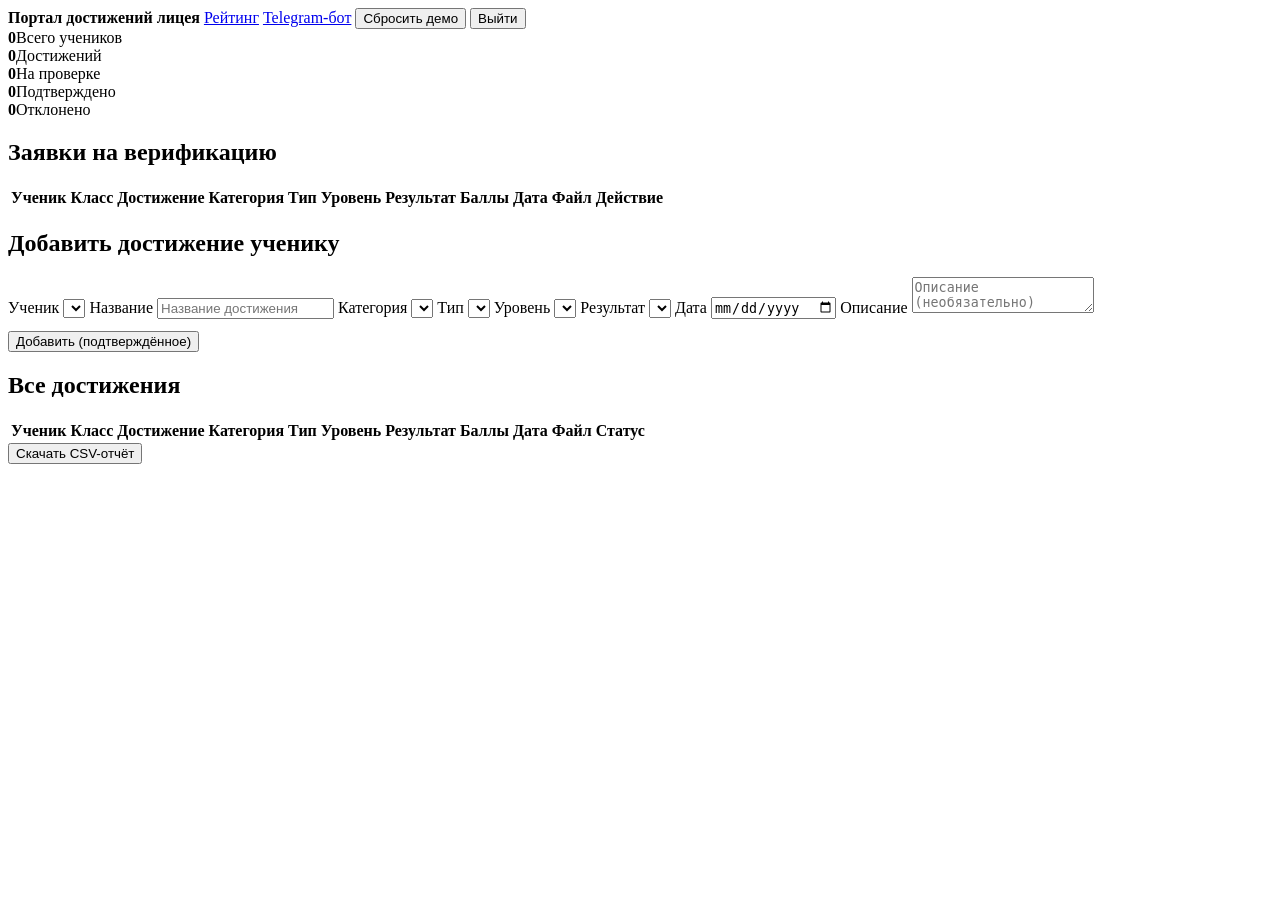
==== admin.html @ 293b9bc1 "Add files via upload" ====
<!DOCTYPE html>
<html lang="ru">
<head>
  <meta charset="UTF-8">
  <meta name="viewport" content="width=device-width, initial-scale=1.0">
  <title>Админ-панель — Портал достижений лицея</title>
  <link rel="stylesheet" href="css/style.css">
</head>
<body>

<!-- Шапка -->
<header class="top">
  <b>Портал достижений лицея</b>
  <a href="rating.html">Рейтинг</a>
  <a href="bot.html">Telegram-бот</a>
  <span id="who"></span>
  <button onclick="api.reset()">Сбросить демо</button>
  <button onclick="Auth.logout()">Выйти</button>
</header>

<!-- Основной контент -->
<main class="wrap">

  <!-- Уведомление -->
  <div id="toast" class="toast" hidden></div>

  <!-- Сводка -->
  <section class="panel stats" id="stats">
    <div><b id="statStudents">0</b><span>Всего учеников</span></div>
    <div><b id="statTotal">0</b><span>Достижений</span></div>
    <div><b id="statPending">0</b><span>На проверке</span></div>
    <div><b id="statApproved">0</b><span>Подтверждено</span></div>
    <div><b id="statRejected">0</b><span>Отклонено</span></div>
  </section>

  <!-- Заявки на верификацию -->
  <section class="panel">
    <h2>Заявки на верификацию</h2>
    <div class="table-wrap">
      <table id="pending">
        <thead>
          <tr>
            <th>Ученик</th>
            <th>Класс</th>
            <th>Достижение</th>
            <th>Категория</th>
            <th>Тип</th>
            <th>Уровень</th>
            <th>Результат</th>
            <th>Баллы</th>
            <th>Дата</th>
            <th>Файл</th>
            <th>Действие</th>
          </tr>
        </thead>
        <tbody></tbody>
      </table>
    </div>
  </section>

  <!-- Добавить достижение ученику -->
  <section class="panel">
    <h2>Добавить достижение ученику</h2>
    <form id="adminForm" onsubmit="event.preventDefault();addByAdmin()">
      <div class="form-grid">
        <label>Ученик
          <select id="adminStudent" required></select>
        </label>
        <label>Название
          <input id="adminTitle" required placeholder="Название достижения">
        </label>
        <label>Категория
          <select id="adminCat"></select>
        </label>
        <label>Тип
          <select id="adminType"></select>
        </label>
        <label>Уровень
          <select id="adminLevel"></select>
        </label>
        <label>Результат
          <select id="adminResult"></select>
        </label>
        <label>Дата
          <input id="adminDate" type="date" required>
        </label>
        <label class="full">Описание
          <textarea id="adminDesc" rows="2" placeholder="Описание (необязательно)"></textarea>
        </label>
      </div>
      <p style="margin-top:12px"><button type="submit">Добавить (подтверждённое)</button></p>
    </form>
  </section>

  <!-- Все достижения -->
  <section class="panel">
    <h2>Все достижения</h2>
    <div class="table-wrap">
      <table id="allAch">
        <thead>
          <tr>
            <th>Ученик</th>
            <th>Класс</th>
            <th>Достижение</th>
            <th>Категория</th>
            <th>Тип</th>
            <th>Уровень</th>
            <th>Результат</th>
            <th>Баллы</th>
            <th>Дата</th>
            <th>Файл</th>
            <th>Статус</th>
          </tr>
        </thead>
        <tbody></tbody>
      </table>
    </div>
    <button onclick="exportCSV()">Скачать CSV-отчёт</button>
  </section>

</main>

<!-- Подключаемые скрипты -->
<script src="data/seed.js"></script>
<script src="js/storage.js"></script>
<script src="js/api.js"></script>
<script src="js/auth.js"></script>
<script src="js/csv.js"></script>

<script>
  /* ── Проверка прав: только admin ── */
  const admin = Auth.guard("admin");

  /* ── Справочники ── */
  const CATS    = { physics:"Физика", math:"Математика", informatics:"Информатика", project:"Проект", volunteering:"Волонтёрство" };
  const TYPES   = { olympiad:"Олимпиада", competition:"Конкурс", conference:"Конференция", project:"Проект", volunteering:"Волонтёрство", exam:"Экзамен" };
  const LEVELS  = { school:"Школьный", city:"Городской", region:"Региональный", federal:"Федеральный" };
  const RESULTS = { winner:"Победитель", prize:"Призёр", participant:"Участник" };
  const STATUSES= { pending:"На проверке", approved:"Подтверждено", rejected:"Отклонено" };

  /* ── Экранирование HTML ── */
  const esc = s => String(s).replace(/[&<>"]/g, ch => ({"&":"&amp;","<":"&lt;",">":"&gt;",'"':"&quot;"}[ch]));

  /* ── Уведомление (toast) ── */
  function say(text, isError) {
    const t = document.getElementById("toast");
    t.textContent = text;
    t.className = "toast" + (isError ? " error" : " success");
    t.hidden = false;
    setTimeout(() => { t.hidden = true; }, 3000);
  }

  /* ── Подтверждение заявки ── */
  function approve(id) {
    try {
      api.achievements.approve(id, admin.id);
      say("Подтверждено", false);
    } catch (e) {
      say(e.message, true);
    }
    render();
  }

  /* ── Отклонение заявки ── */
  function reject(id) {
    const comment = prompt("Причина отклонения:");
    if (!comment) return;
    try {
      api.achievements.reject(id, admin.id, comment);
      say("Отклонено", false);
    } catch (e) {
      say(e.message, true);
    }
    render();
  }

  /* ── Добавление достижения от имени админа ── */
  function addByAdmin() {
    const data = {
      userId:      document.getElementById("adminStudent").value,
      title:       document.getElementById("adminTitle").value.trim(),
      category:    document.getElementById("adminCat").value,
      type:        document.getElementById("adminType").value,
      level:       document.getElementById("adminLevel").value,
      result:      document.getElementById("adminResult").value,
      date:        document.getElementById("adminDate").value,
      description: document.getElementById("adminDesc").value.trim()
    };
    if (!data.title || !data.date || !data.userId) {
      say("Заполните обязательные поля", true);
      return;
    }
    try {
      api.achievements.createByAdmin(data, admin.id);
      say("Достижение добавлено и подтверждено", false);
      document.getElementById("adminForm").reset();
    } catch (e) {
      say(e.message, true);
    }
    render();
  }

  /* ── Экспорт CSV-отчёта ── */
  function exportCSV() {
    downloadCSV(api.reports.rows(), "achievements_report.csv");
  }

  /* ── Заполнение select-справочника ── */
  function fillSelect(id, map) {
    const sel = document.getElementById(id);
    sel.innerHTML = "";
    for (const [k, v] of Object.entries(map)) {
      sel.innerHTML += '<option value="' + k + '">' + esc(v) + '</option>';
    }
  }

  /* ── Имя ученика по id ── */
  function studentName(id) {
    const s = api.users.get(id);
    return s ? esc(s.name) : "—";
  }

  /* ── Класс ученика по id ── */
  function studentClass(id) {
    const s = api.users.get(id);
    return s ? esc(s.class || s.grade || "") : "—";
  }

  /* ── Основная отрисовка всех блоков ── */
  function render() {
    /* Имя админа в шапке */
    document.getElementById("who").textContent = admin.name;

    /* Получаем данные */
    const students = api.users.list().filter(u => u.role === "student");
    const all      = api.achievements.list();
    const pending  = all.filter(a => a.status === "pending");
    const approved = all.filter(a => a.status === "approved");
    const rejected = all.filter(a => a.status === "rejected");

    /* Сводка — карточки статистики */
    document.getElementById("statStudents").textContent = students.length;
    document.getElementById("statTotal").textContent    = all.length;
    document.getElementById("statPending").textContent  = pending.length;
    document.getElementById("statApproved").textContent = approved.length;
    document.getElementById("statRejected").textContent = rejected.length;

    /* Таблица pending-заявок */
    const pTbody = document.querySelector("#pending tbody");
    if (pending.length === 0) {
      pTbody.innerHTML = '<tr><td colspan="11" class="empty">Нет заявок на проверке</td></tr>';
    } else {
      pTbody.innerHTML = pending.map(a => {
        const uid = a.userId || a.studentId;
        const fileCell = a.fileUrl ? '<a href="' + esc(a.fileUrl) + '" target="_blank" style="color:var(--accent);text-decoration:none">📄 Скан</a>' : '—';
        return '<tr>'
        + '<td><b style="color:#fff">' + studentName(uid) + '</b></td>'
        + '<td>' + studentClass(uid) + '</td>'
        + '<td>' + esc(a.title) + '</td>'
        + '<td><span class="tag ' + a.category + '">' + (CATS[a.category] || esc(a.category)) + '</span></td>'
        + '<td>' + (TYPES[a.type] || esc(a.type)) + '</td>'
        + '<td>' + (LEVELS[a.level] || esc(a.level)) + '</td>'
        + '<td><span class="tag ' + a.result + '">' + (RESULTS[a.result] || esc(a.result)) + '</span></td>'
        + '<td><b style="color:var(--accent)">+' + (a.points ?? "0") + '</b></td>'
        + '<td>' + esc(a.date) + '</td>'
        + '<td>' + fileCell + '</td>'
        + '<td class="actions">'
          + '<button class="btn-approve approve" onclick="approve(\'' + a.id + '\')">✓ Принять</button>'
          + '<button class="btn-reject reject"  onclick="reject(\'' + a.id + '\')">✗ Отклонить</button>'
        + '</td>'
        + '</tr>';
      }).join("");
    }

    /* Таблица всех достижений */
    const aTbody = document.querySelector("#allAch tbody");
    if (all.length === 0) {
      aTbody.innerHTML = '<tr><td colspan="11" class="empty">Достижений пока нет</td></tr>';
    } else {
      aTbody.innerHTML = all.map(a => {
        const uid = a.userId || a.studentId;
        const fileCell = a.fileUrl ? '<a href="' + esc(a.fileUrl) + '" target="_blank" style="color:var(--accent);text-decoration:none">📄 Скан</a>' : '—';
        return '<tr class="status-' + a.status + '">'
        + '<td><b style="color:#fff">' + studentName(uid) + '</b></td>'
        + '<td>' + studentClass(uid) + '</td>'
        + '<td>' + esc(a.title) + '</td>'
        + '<td><span class="tag ' + a.category + '">' + (CATS[a.category] || esc(a.category)) + '</span></td>'
        + '<td>' + (TYPES[a.type] || esc(a.type)) + '</td>'
        + '<td>' + (LEVELS[a.level] || esc(a.level)) + '</td>'
        + '<td><span class="tag ' + a.result + '">' + (RESULTS[a.result] || esc(a.result)) + '</span></td>'
        + '<td><b style="color:var(--accent)">+' + (a.points ?? "0") + '</b></td>'
        + '<td>' + esc(a.date) + '</td>'
        + '<td>' + fileCell + '</td>'
        + '<td><span class="tag ' + a.status + '">' + (STATUSES[a.status] || esc(a.status)) + '</span></td>'
        + '</tr>';
      }).join("");
    }

    /* Список учеников для формы добавления */
    const sel = document.getElementById("adminStudent");
    sel.innerHTML = students.map(s =>
      '<option value="' + s.id + '">' + esc(s.name) + ' (' + esc(s.class || s.grade || "") + ')</option>'
    ).join("");

    /* Справочники в select-ах формы */
    fillSelect("adminCat",    CATS);
    fillSelect("adminType",   TYPES);
    fillSelect("adminLevel",  LEVELS);
    fillSelect("adminResult", RESULTS);
  }

  /* ── Запуск отрисовки при наличии прав ── */
  if (admin) render();
</script>

</body>
</html>
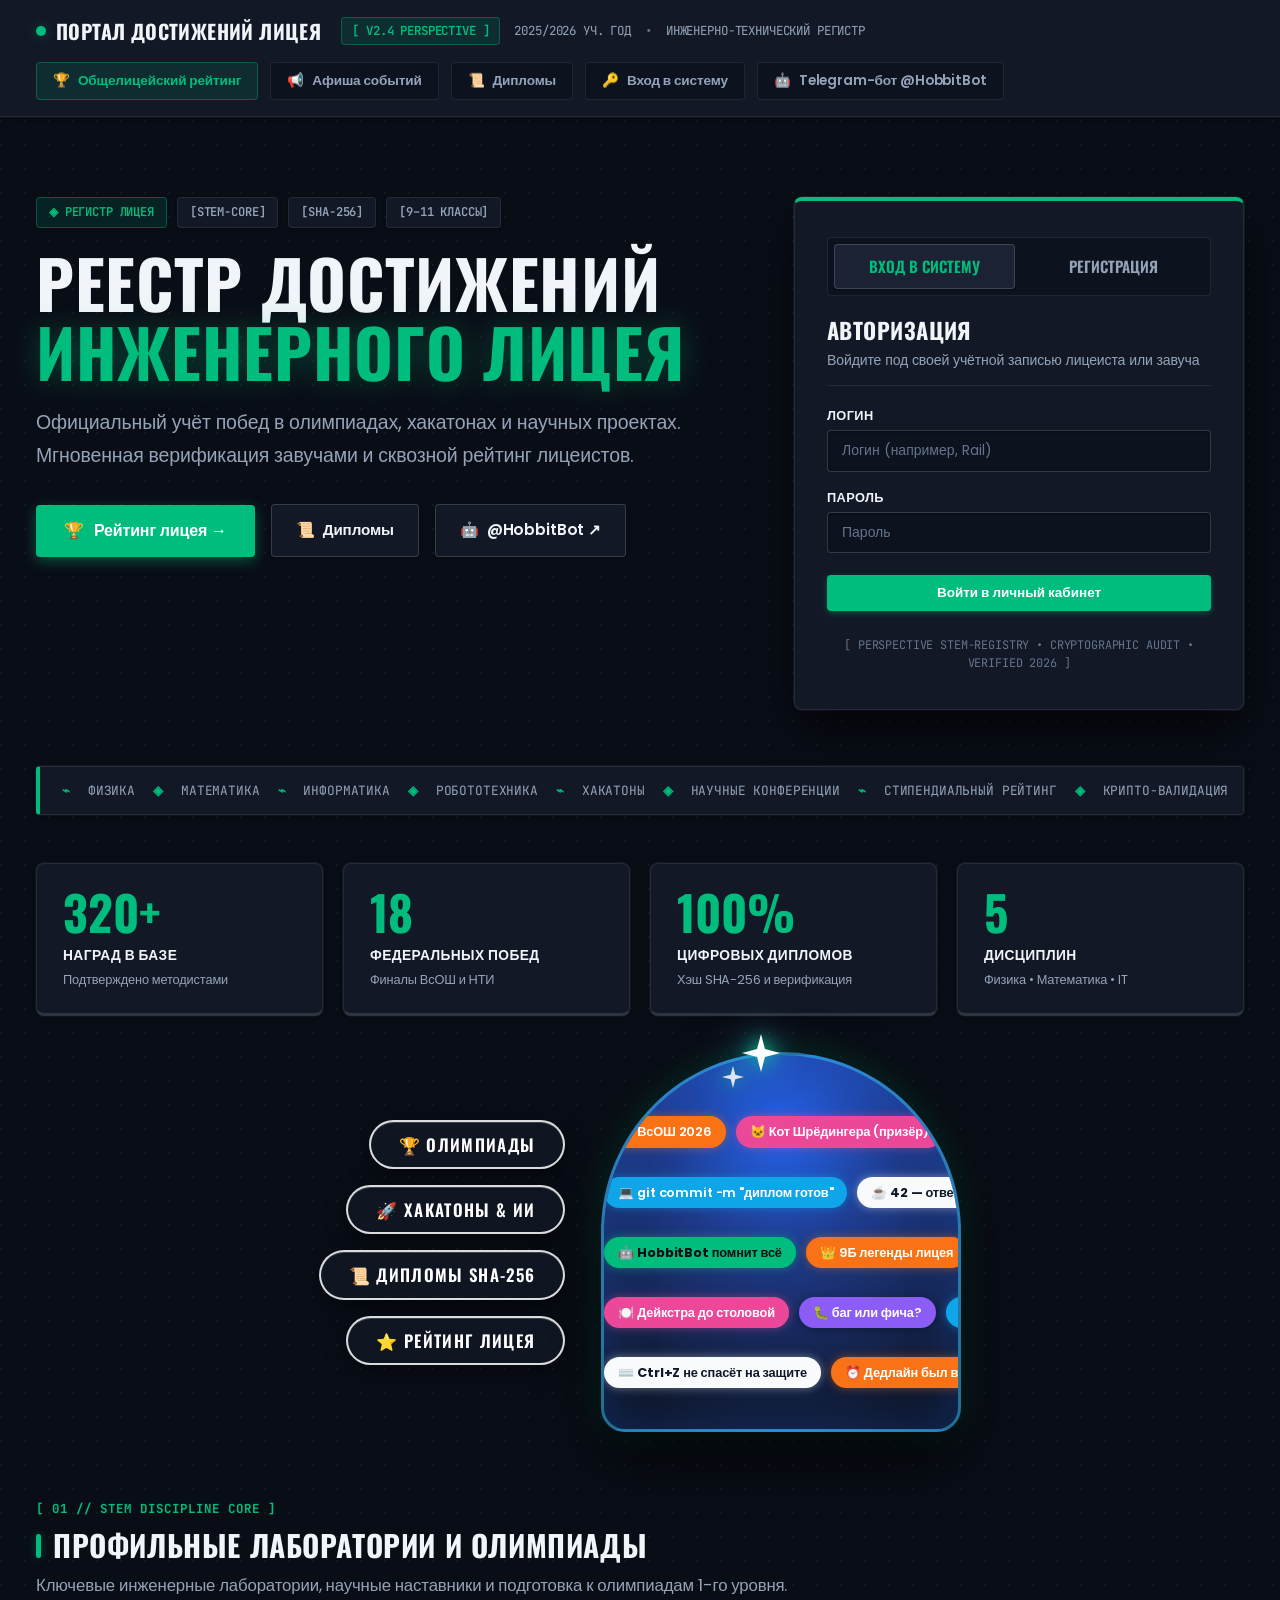
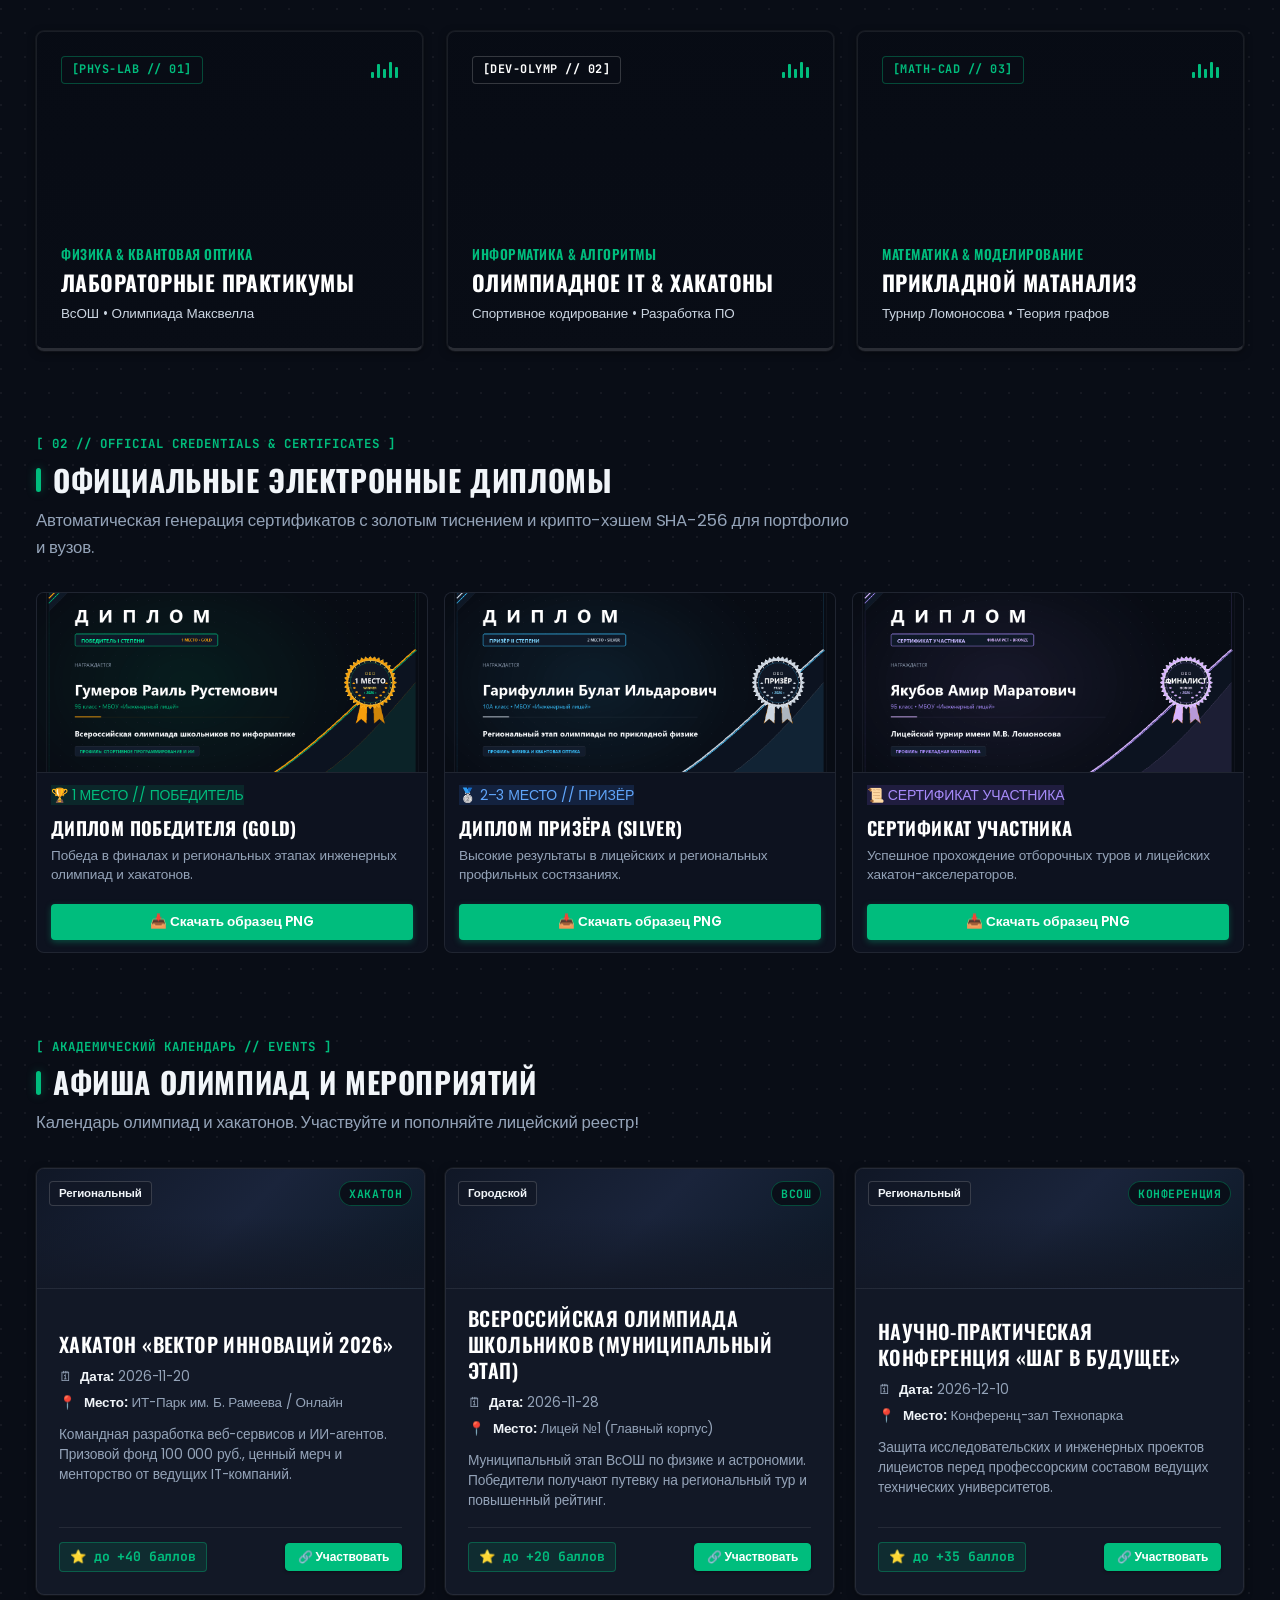
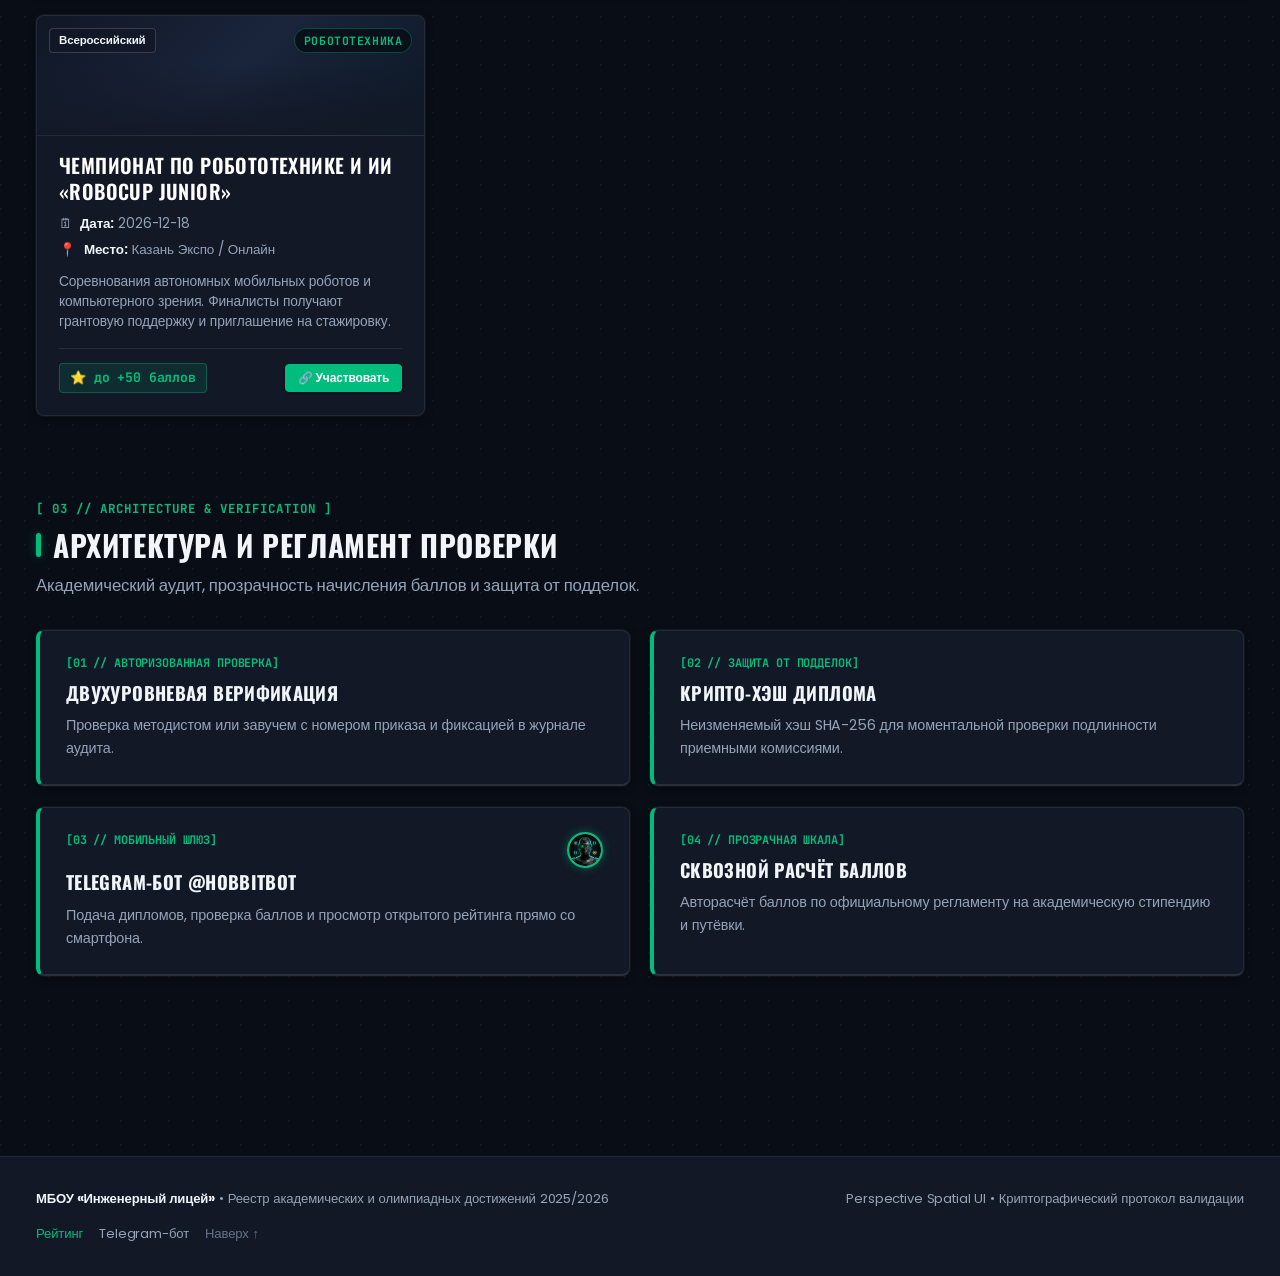
==== commit 8acb35b0: "Add files via upload" ====
--- a/admin.html
+++ b/admin.html
@@ -3,98 +3,169 @@
 <head>
   <meta charset="UTF-8">
   <meta name="viewport" content="width=device-width, initial-scale=1.0">
-  <title>Админ-панель — Портал достижений лицея</title>
+  <title>Админ-панель завуча — Портал достижений лицея</title>
   <link rel="stylesheet" href="css/style.css">
 </head>
 <body>
 
-<!-- Шапка -->
+<!-- =================================================================
+     ВЕРХНЯЯ СТРОКА СТАТУСА (ПОЛНОРАЗМЕРНАЯ ЕДИНАЯ ПЛАШКА)
+     ================================================================= -->
 <header class="top">
-  <b>Портал достижений лицея</b>
-  <a href="rating.html">Рейтинг</a>
-  <a href="bot.html">Telegram-бот</a>
-  <span id="who"></span>
-  <button onclick="api.reset()">Сбросить демо</button>
-  <button onclick="Auth.logout()">Выйти</button>
+  <div class="top-left">
+    <a href="index.html" class="brand-title">
+      <span class="brand-dot"></span>
+      <span>ПОРТАЛ ДОСТИЖЕНИЙ ЛИЦЕЯ</span>
+    </a>
+    <span class="user-badge">
+      <span class="role-tag">ЗАВУЧ</span>
+      <span id="who">Ильдар Маратович</span>
+    </span>
+  </div>
+  <div class="top-right">
+    <div id="adminSyncBadge" class="sync-status-pill sync-online" title="Статус подключения к Telegram-боту и единой базе">
+      БОТ ПОДКЛЮЧЁН
+    </div>
+    <button onclick="forceAdminSync()" class="top-nav-btn" title="Принудительно синхронизировать с ботом">
+      <span>🔄</span>
+      <span>Синхронизировать</span>
+    </button>
+    <a href="rating.html" class="top-nav-btn">
+      <span>🏆</span>
+      <span>Общелицейский рейтинг</span>
+    </a>
+    <a href="https://t.me/HobbitBot" target="_blank" class="top-nav-btn">
+      <span>🤖</span>
+      <span>@HobbitBot</span>
+    </a>
+    <button onclick="confirmReset()" class="top-nav-btn warning">
+      <span>↺</span>
+      <span>Сбросить демо</span>
+    </button>
+    <button onclick="Auth.logout()" class="top-nav-btn danger">
+      <span>🚪</span>
+      <span>Выйти</span>
+    </button>
+  </div>
 </header>
 
-<!-- Основной контент -->
+<!-- =================================================================
+     ОСНОВНОЙ КОНТЕНТ: КАБИНЕТ АДМИНИСТРАТОРА / ЗАВУЧА
+     ================================================================= -->
 <main class="wrap">
 
-  <!-- Уведомление -->
+  <!-- Уведомление (toast) -->
   <div id="toast" class="toast" hidden></div>
 
-  <!-- Сводка -->
-  <section class="panel stats" id="stats">
+  <!-- ── СВОДКА КЛЮЧЕВЫХ ПОКАЗАТЕЛЕЙ (KPI STATS) ── -->
+  <section class="panel stats" id="stats" style="margin-bottom:24px;">
     <div><b id="statStudents">0</b><span>Всего учеников</span></div>
-    <div><b id="statTotal">0</b><span>Достижений</span></div>
-    <div><b id="statPending">0</b><span>На проверке</span></div>
-    <div><b id="statApproved">0</b><span>Подтверждено</span></div>
-    <div><b id="statRejected">0</b><span>Отклонено</span></div>
+    <div><b id="statPending" style="color:#f59e0b;">0</b><span>Заявок на проверке</span></div>
+    <div><b id="statApproved" style="color:var(--primary);">0</b><span>Подтверждено наград</span></div>
+    <div><b id="statNewUsers" style="color:#60a5fa;">0</b><span>Новых аккаунтов</span></div>
+    <div><b id="statTotal">0</b><span>Всего в реестре</span></div>
+    <div><b id="statRejected" style="color:#f87171;">0</b><span>Отклонено</span></div>
   </section>
 
-  <!-- Заявки на верификацию -->
-  <section class="panel">
-    <h2>Заявки на верификацию</h2>
-    <div class="table-wrap">
-      <table id="pending">
-        <thead>
-          <tr>
-            <th>Ученик</th>
-            <th>Класс</th>
-            <th>Достижение</th>
-            <th>Категория</th>
-            <th>Тип</th>
-            <th>Уровень</th>
-            <th>Результат</th>
-            <th>Баллы</th>
-            <th>Дата</th>
-            <th>Файл</th>
-            <th>Действие</th>
-          </tr>
-        </thead>
-        <tbody></tbody>
-      </table>
-    </div>
-  </section>
-
-  <!-- Добавить достижение ученику -->
-  <section class="panel">
-    <h2>Добавить достижение ученику</h2>
-    <form id="adminForm" onsubmit="event.preventDefault();addByAdmin()">
-      <div class="form-grid">
-        <label>Ученик
-          <select id="adminStudent" required></select>
-        </label>
-        <label>Название
-          <input id="adminTitle" required placeholder="Название достижения">
-        </label>
-        <label>Категория
-          <select id="adminCat"></select>
-        </label>
-        <label>Тип
-          <select id="adminType"></select>
-        </label>
-        <label>Уровень
-          <select id="adminLevel"></select>
-        </label>
-        <label>Результат
-          <select id="adminResult"></select>
-        </label>
-        <label>Дата
-          <input id="adminDate" type="date" required>
-        </label>
-        <label class="full">Описание
-          <textarea id="adminDesc" rows="2" placeholder="Описание (необязательно)"></textarea>
-        </label>
-      </div>
-      <p style="margin-top:12px"><button type="submit">Добавить (подтверждённое)</button></p>
-    </form>
-  </section>
-
-  <!-- Все достижения -->
-  <section class="panel">
-    <h2>Все достижения</h2>
+  <!-- ── СЕТКА ФУНКЦИОНАЛЬНЫХ ОКОН (ACTION TILES С ЭФФЕКТОМ ПЕРЕВЕСА) ── -->
+  <div style="margin-bottom: 8px;">
+    <div class="section-tag">[ МОДУЛИ АДМИНИСТРИРОВАНИЯ ]</div>
+    <h3 style="font-family:'Oswald',sans-serif; font-size:1.35rem; color:#fff; margin:0 0 4px; text-transform:uppercase;">
+      РАБОЧИЕ СТАНЦИИ ЗАВУЧА
+    </h3>
+    <p style="font-size:0.88rem; color:var(--text-muted); margin:0;">
+      Каждая функция вынесена в изолированное контекстное окно с приятным размытием фона.
+    </p>
+  </div>
+
+  <div class="action-tiles-grid">
+    
+    <!-- Плитка 1: Очередь на верификацию -->
+    <div class="action-tile" onclick="openModal('modalPending')" data-tilt>
+      <div class="action-tile-top">
+        <span class="action-tile-icon">📥</span>
+        <span class="action-tile-tag" id="tilePendingTag">[0 НА ПРОВЕРКЕ]</span>
+      </div>
+      <div>
+        <h4 class="action-tile-title">ВЕРИФИКАЦИЯ ЗАЯВОК</h4>
+        <p class="action-tile-sub">Проверка грамот и дипломов от учеников из сайта и Telegram-бота с начислением баллов.</p>
+      </div>
+      <span class="action-tile-arrow">Открыть очередь заявок →</span>
+    </div>
+
+    <!-- Плитка 2: Добавить достижение -->
+    <div class="action-tile" onclick="openModal('modalAdd')" data-tilt>
+      <div class="action-tile-top">
+        <span class="action-tile-icon">➕</span>
+        <span class="action-tile-tag">[ПРИКАЗ]</span>
+      </div>
+      <div>
+        <h4 class="action-tile-title">ДОБАВИТЬ ДОСТИЖЕНИЕ</h4>
+        <p class="action-tile-sub">Внесение приказа о награждении конкретного лицеиста с мгновенным подтверждением.</p>
+      </div>
+      <span class="action-tile-arrow">Заполнить протокол →</span>
+    </div>
+
+    <!-- Плитка 3: Управление аккаунтами -->
+    <div class="action-tile" onclick="openModal('modalAccounts')" data-tilt>
+      <div class="action-tile-top">
+        <span class="action-tile-icon">👥</span>
+        <span class="action-tile-tag" id="tileAccountsTag">[АККАУНТЫ]</span>
+      </div>
+      <div>
+        <h4 class="action-tile-title">УПРАВЛЕНИЕ АККАУНТАМИ</h4>
+        <p class="action-tile-sub">Список новых пользователей с сайта. Возможность быстро очистить тестовые профили.</p>
+      </div>
+      <span class="action-tile-arrow">Управление доступом →</span>
+    </div>
+
+    <!-- Плитка 4: Экспорт отчётов -->
+    <div class="action-tile" onclick="openModal('modalExport')" data-tilt>
+      <div class="action-tile-top">
+        <span class="action-tile-icon">📊</span>
+        <span class="action-tile-tag">[ОТЧЁТЫ]</span>
+      </div>
+      <div>
+        <h4 class="action-tile-title">ЭКСПОРТ & АНАЛИТИКА</h4>
+        <p class="action-tile-sub">Выгрузка базы в CSV для педсовета, статистика по предметам и JSON-архив.</p>
+      </div>
+      <span class="action-tile-arrow">Открыть отчёты →</span>
+    </div>
+
+    <!-- Плитка 5: Афиши мероприятий -->
+    <div class="action-tile" onclick="openModal('modalEvents')" data-tilt>
+      <div class="action-tile-top">
+        <span class="action-tile-icon">📢</span>
+        <span class="action-tile-tag" id="tileEventsTag">[4 АФИШИ]</span>
+      </div>
+      <div>
+        <h4 class="action-tile-title">АФИШИ МЕРОПРИЯТИЙ</h4>
+        <p class="action-tile-sub">Публикация анонсов олимпиад, хакатонов и событий лицея для учеников и бота.</p>
+      </div>
+      <span class="action-tile-arrow">Управление афишами →</span>
+    </div>
+
+  </div>
+
+  <!-- ── ОСНОВНОЙ РЕЕСТР ДОСТИЖЕНИЙ (ЕДИНАЯ БАЗА) ── -->
+  <section class="panel" style="margin-top: 10px;">
+    <div style="display:flex; justify-content:space-between; align-items:center; flex-wrap:wrap; gap:12px; margin-bottom:16px;">
+      <div>
+        <h2 style="margin:0;">ЕДИНЫЙ РЕЕСТР ДОСТИЖЕНИЙ ЛИЦЕЯ</h2>
+        <p style="font-size:0.86rem; color:var(--text-muted); margin:4px 0 0;">
+          Полный академический реестр всех проверенных и архивных олимпиадных состязаний.
+        </p>
+      </div>
+      <div style="display:flex; gap:10px;">
+        <button class="top-nav-btn primary" onclick="openModal('modalPending')">
+          <span>📥</span> <span>Очередь проверки</span>
+        </button>
+        <button class="top-nav-btn" onclick="exportCSV()">
+          <span>📄</span> <span>Скачать CSV-отчёт</span>
+        </button>
+      </div>
+    </div>
+
     <div class="table-wrap">
       <table id="allAch">
         <thead>
@@ -115,10 +186,286 @@
         <tbody></tbody>
       </table>
     </div>
-    <button onclick="exportCSV()">Скачать CSV-отчёт</button>
   </section>
 
 </main>
+
+<!-- =================================================================
+     КОНТЕКСТНЫЕ МОДАЛЬНЫЕ ОКНА ЗАВУЧА (С РАЗМЫТИЕМ ЗАДНЕГО ФОНА)
+     ================================================================= -->
+
+<!-- 1. Модальное окно: Заявки на верификацию -->
+<div id="modalPending" class="context-modal-overlay">
+  <div class="context-modal-window wide">
+    <div class="context-modal-header">
+      <div>
+        <div class="section-tag">[ АКАДЕМИЧЕСКАЯ ЭКСПЕРТИЗА ]</div>
+        <h2>ОЧЕРЕДЬ ВЕРИФИКАЦИИ ДИПЛОМОВ</h2>
+        <p>Заявки лицеистов, поданные через сайт и Telegram-бот @HobbitBot:</p>
+      </div>
+      <button class="context-modal-close" onclick="closeModal('modalPending')">×</button>
+    </div>
+
+    <div class="table-wrap">
+      <table id="pending">
+        <thead>
+          <tr>
+            <th>Ученик</th>
+            <th>Класс</th>
+            <th>Достижение</th>
+            <th>Категория</th>
+            <th>Тип</th>
+            <th>Уровень</th>
+            <th>Результат</th>
+            <th>Баллы</th>
+            <th>Дата</th>
+            <th>Файл</th>
+            <th>Решение</th>
+          </tr>
+        </thead>
+        <tbody></tbody>
+      </table>
+    </div>
+  </div>
+</div>
+
+<!-- 2. Модальное окно: Добавить достижение ученику -->
+<div id="modalAdd" class="context-modal-overlay">
+  <div class="context-modal-window">
+    <div class="context-modal-header">
+      <div>
+        <div class="section-tag">[ ОФИЦИАЛЬНЫЙ ПРИКАЗ ]</div>
+        <h2>ВНЕСТИ ДОСТИЖЕНИЕ УЧЕНИКУ</h2>
+        <p>Добавленная награда сразу отмечается как подтверждённая администрацией.</p>
+      </div>
+      <button class="context-modal-close" onclick="closeModal('modalAdd')">×</button>
+    </div>
+
+    <form id="adminForm" onsubmit="event.preventDefault();addByAdmin()">
+      <div style="margin-bottom:14px;">
+        <label for="adminStudent">Выберите ученика</label>
+        <select id="adminStudent" required></select>
+      </div>
+
+      <div style="margin-bottom:14px;">
+        <label for="adminTitle">Название состязания / олимпиады</label>
+        <input id="adminTitle" required placeholder="Например: ВсОШ по математике (финал)">
+      </div>
+
+      <div class="form-grid" style="margin-bottom:14px;">
+        <div>
+          <label for="adminCat">Категория</label>
+          <select id="adminCat"></select>
+        </div>
+        <div>
+          <label for="adminType">Тип мероприятия</label>
+          <select id="adminType"></select>
+        </div>
+      </div>
+
+      <div class="form-grid" style="margin-bottom:14px;">
+        <div>
+          <label for="adminLevel">Уровень</label>
+          <select id="adminLevel"></select>
+        </div>
+        <div>
+          <label for="adminResult">Результат</label>
+          <select id="adminResult"></select>
+        </div>
+      </div>
+
+      <div class="form-grid" style="margin-bottom:14px;">
+        <div>
+          <label for="adminDate">Дата мероприятия</label>
+          <input id="adminDate" type="date" required>
+        </div>
+        <div>
+          <label for="adminDesc">Номер приказа / примечания</label>
+          <input id="adminDesc" placeholder="Приказ №...">
+        </div>
+      </div>
+
+      <div style="display:flex; justify-content:flex-end; gap:12px; margin-top:18px;">
+        <button type="button" class="top-nav-btn" onclick="closeModal('modalAdd')">Отмена</button>
+        <button type="submit" class="btn btn-primary">Внести в реестр →</button>
+      </div>
+    </form>
+  </div>
+</div>
+
+<!-- 3. Модальное окно: Управление зарегистрированными аккаунтами -->
+<div id="modalAccounts" class="context-modal-overlay">
+  <div class="context-modal-window wide">
+    <div class="context-modal-header">
+      <div>
+        <div class="section-tag">[ РЕЕСТР ПОЛЬЗОВАТЕЛЕЙ ]</div>
+        <h2>ЗАРЕГИСТРИРОВАННЫЕ АККАУНТЫ</h2>
+        <p>Управление новыми аккаунтами лицеистов, созданными через сайт или бота:</p>
+      </div>
+      <button class="context-modal-close" onclick="closeModal('modalAccounts')">×</button>
+    </div>
+
+    <div style="display:flex; justify-content:space-between; align-items:center; flex-wrap:wrap; gap:12px; margin-bottom:16px;">
+      <span class="hint">Удаление тестовых профилей без влияния на базовый состав классов:</span>
+      <div style="display:flex; gap:10px;">
+        <button class="top-nav-btn danger" onclick="deleteNewAccounts()">
+          <span>🗑️</span> <span>Удалить все новые аккаунты</span>
+        </button>
+        <button class="top-nav-btn" onclick="exportUsersJSON()">
+          <span>💾</span> <span>Выгрузить JSON</span>
+        </button>
+      </div>
+    </div>
+
+    <div class="table-wrap">
+      <table id="newUsersTable">
+        <thead>
+          <tr>
+            <th>Логин</th>
+            <th>ФИО Ученика</th>
+            <th>Класс</th>
+            <th>Дата регистрации</th>
+            <th>Заявок</th>
+            <th>Действие</th>
+          </tr>
+        </thead>
+        <tbody></tbody>
+      </table>
+    </div>
+  </div>
+</div>
+
+<!-- 4. Модальное окно: Экспорт и аналитика -->
+<div id="modalExport" class="context-modal-overlay">
+  <div class="context-modal-window">
+    <div class="context-modal-header">
+      <div>
+        <div class="section-tag">[ ОТЧЁТНОСТЬ И АНАЛИТИКА ]</div>
+        <h2>ЭКСПОРТ & СВОДНЫЕ ОТЧЁТЫ</h2>
+        <p>Сформируйте официальную отчётность для методического совета и стипендиальной комиссии:</p>
+      </div>
+      <button class="context-modal-close" onclick="closeModal('modalExport')">×</button>
+    </div>
+
+    <div style="display:flex; flex-direction:column; gap:14px;">
+      <div style="padding:16px; background:var(--surface-sunken); border:1px solid var(--border-subtle); border-radius:var(--radius-sm);">
+        <b style="color:var(--text-main); font-size:0.95rem; display:block; margin-bottom:4px;">📄 Полная выгрузка достижений в CSV</b>
+        <p class="hint" style="margin-bottom:12px;">Содержит всех учеников, предметы, уровни, баллы, даты и статус верификации.</p>
+        <button class="top-nav-btn primary" onclick="exportCSV()">📥 Скачать achievements_report.csv</button>
+      </div>
+
+      <div style="padding:16px; background:var(--surface-sunken); border:1px solid var(--border-subtle); border-radius:var(--radius-sm);">
+        <b style="color:var(--text-main); font-size:0.95rem; display:block; margin-bottom:4px;">💾 Резервная копия базы пользователей (JSON)</b>
+        <p class="hint" style="margin-bottom:12px;">Архив зарегистрированных профилей для переноса в информационную систему школы.</p>
+        <button class="top-nav-btn" onclick="exportUsersJSON()">📥 Скачать registered_users.json</button>
+      </div>
+    </div>
+  </div>
+</div>
+
+<!-- 5. Модальное окно: Управление афишами мероприятий -->
+<div id="modalEvents" class="context-modal-overlay">
+  <div class="context-modal-window wide">
+    <div class="context-modal-header">
+      <div>
+        <div class="section-tag">[ АФИШИ И АНОНСЫ ]</div>
+        <h2>УПРАВЛЕНИЕ АФИШАМИ МЕРОПРИЯТИЙ</h2>
+        <p>Публикуйте анонсы олимпиад, хакатонов и лицейских турниров. Они сразу отобразятся на сайте и в Telegram-боте.</p>
+      </div>
+      <button class="context-modal-close" onclick="closeModal('modalEvents')">×</button>
+    </div>
+
+    <!-- Форма публикации новой афиши -->
+    <div style="background:var(--surface-sunken); border:1px solid var(--border-subtle); border-radius:var(--radius-sm); padding:20px; margin-bottom:24px;">
+      <h3 style="font-family:'Oswald',sans-serif; font-size:1.15rem; color:#fff; margin:0 0 12px; text-transform:uppercase;">
+        ➕ Создать новую афишу
+      </h3>
+      <form id="eventForm" onsubmit="event.preventDefault(); publishEvent();">
+        <div style="margin-bottom:12px;">
+          <label for="eventTitle">Название мероприятия *</label>
+          <input id="eventTitle" required placeholder="Например: Хакатон «Вектор Инноваций 2026»">
+        </div>
+
+        <div class="form-grid" style="margin-bottom:12px;">
+          <div>
+            <label for="eventCategory">Предмет / Область *</label>
+            <select id="eventCategory">
+              <option value="informatics">💻 Информатика & ИИ</option>
+              <option value="physics">⚛️ Физика & Астрономия</option>
+              <option value="math">📐 Математика</option>
+              <option value="project">🚀 Научные проекты</option>
+              <option value="volunteering">🤝 Волонтёрство</option>
+            </select>
+          </div>
+          <div>
+            <label for="eventLevel">Уровень состязания *</label>
+            <select id="eventLevel">
+              <option value="Региональный">Региональный</option>
+              <option value="Всероссийский">Всероссийский</option>
+              <option value="Городской">Городской / Муниципальный</option>
+              <option value="Лицейский">Школьный / Лицейский</option>
+              <option value="Международный">Международный</option>
+            </select>
+          </div>
+        </div>
+
+        <div class="form-grid" style="margin-bottom:12px;">
+          <div>
+            <label for="eventDate">Дата проведения *</label>
+            <input id="eventDate" required placeholder="Например: 2026-11-20 или 15-18 ноября">
+          </div>
+          <div>
+            <label for="eventPlace">Место / Формат</label>
+            <input id="eventPlace" placeholder="ИТ-Парк / Лицей / Онлайн">
+          </div>
+        </div>
+
+        <div class="form-grid" style="margin-bottom:12px;">
+          <div>
+            <label for="eventPoints">Ожидаемые баллы в рейтинг</label>
+            <input id="eventPoints" placeholder="Например: до +40 баллов">
+          </div>
+          <div>
+            <label for="eventBadge">Тип / Бейдж</label>
+            <input id="eventBadge" placeholder="ХАКАТОН / ВсОШ / КОНФЕРЕНЦИЯ">
+          </div>
+        </div>
+
+        <div class="form-grid" style="margin-bottom:12px;">
+          <div>
+            <label for="eventRegLink">Ссылка на регистрацию / Подробнее</label>
+            <input id="eventRegLink" placeholder="https://t.me/HobbitBot или сайт состязания">
+          </div>
+          <div>
+            <label for="eventImgUrl">Ссылка на баннер / картинку (необязательно)</label>
+            <input id="eventImgUrl" placeholder="https://... или оставьте пустым для стиля Perspective">
+          </div>
+        </div>
+
+        <div style="margin-bottom:14px;">
+          <label for="eventDesc">Краткое описание для учеников</label>
+          <textarea id="eventDesc" rows="3" placeholder="Условия участия, формат, призовой фонд и для каких классов предназначено..."></textarea>
+        </div>
+
+        <button type="submit" class="top-nav-btn primary" style="width:100%; justify-content:center; padding:10px 16px; font-weight:600;">
+          📢 Опубликовать афишу в лицее и Telegram-боте
+        </button>
+      </form>
+    </div>
+
+    <!-- Список текущих афиш -->
+    <div>
+      <div style="display:flex; justify-content:space-between; align-items:center; margin-bottom:12px;">
+        <h3 style="font-family:'Oswald',sans-serif; font-size:1.15rem; color:#fff; margin:0; text-transform:uppercase;">
+          📋 Опубликованные афиши
+        </h3>
+        <span id="eventsCountBadge" class="tag" style="background:var(--primary-light); color:var(--primary); font-family:'JetBrains Mono',monospace;">0 афиш</span>
+      </div>
+      <div id="eventsAdminList" class="events-grid"></div>
+    </div>
+
+  </div>
+</div>
 
 <!-- Подключаемые скрипты -->
 <script src="data/seed.js"></script>
@@ -126,6 +473,9 @@
 <script src="js/api.js"></script>
 <script src="js/auth.js"></script>
 <script src="js/csv.js"></script>
+<script src="js/diploma.js"></script>
+<script src="js/tilt.js"></script>
+<script src="js/transitions.js"></script>
 
 <script>
   /* ── Проверка прав: только admin ── */
@@ -138,23 +488,58 @@
   const RESULTS = { winner:"Победитель", prize:"Призёр", participant:"Участник" };
   const STATUSES= { pending:"На проверке", approved:"Подтверждено", rejected:"Отклонено" };
 
-  /* ── Экранирование HTML ── */
   const esc = s => String(s).replace(/[&<>"]/g, ch => ({"&":"&amp;","<":"&lt;",">":"&gt;",'"':"&quot;"}[ch]));
 
-  /* ── Уведомление (toast) ── */
   function say(text, isError) {
     const t = document.getElementById("toast");
     t.textContent = text;
     t.className = "toast" + (isError ? " error" : " success");
     t.hidden = false;
-    setTimeout(() => { t.hidden = true; }, 3000);
-  }
+    setTimeout(() => { t.hidden = true; }, 3200);
+  }
+
+  /**
+   * Управление контекстными окнами
+   */
+  function openModal(id) {
+    const el = document.getElementById(id);
+    if (el) {
+      el.classList.add('active');
+      document.body.style.overflow = 'hidden';
+    }
+  }
+
+  function closeModal(id) {
+    const el = document.getElementById(id);
+    if (el) {
+      el.classList.remove('active');
+      document.body.style.overflow = '';
+    }
+  }
+
+  document.querySelectorAll('.context-modal-overlay').forEach(overlay => {
+    overlay.addEventListener('click', (e) => {
+      if (e.target === overlay) {
+        overlay.classList.remove('active');
+        document.body.style.overflow = '';
+      }
+    });
+  });
+
+  window.addEventListener('keydown', (e) => {
+    if (e.key === 'Escape') {
+      document.querySelectorAll('.context-modal-overlay.active').forEach(m => {
+        m.classList.remove('active');
+      });
+      document.body.style.overflow = '';
+    }
+  });
 
   /* ── Подтверждение заявки ── */
   function approve(id) {
     try {
       api.achievements.approve(id, admin.id);
-      say("Подтверждено", false);
+      say("✓ Достижение успешно подтверждено", false);
     } catch (e) {
       say(e.message, true);
     }
@@ -163,11 +548,11 @@
 
   /* ── Отклонение заявки ── */
   function reject(id) {
-    const comment = prompt("Причина отклонения:");
+    const comment = prompt("Причина отклонения заявки:");
     if (!comment) return;
     try {
       api.achievements.reject(id, admin.id, comment);
-      say("Отклонено", false);
+      say("Заявка отклонена", false);
     } catch (e) {
       say(e.message, true);
     }
@@ -192,8 +577,9 @@
     }
     try {
       api.achievements.createByAdmin(data, admin.id);
-      say("Достижение добавлено и подтверждено", false);
+      say("✓ Достижение внесено в реестр и подтверждено", false);
       document.getElementById("adminForm").reset();
+      closeModal('modalAdd');
     } catch (e) {
       say(e.message, true);
     }
@@ -203,6 +589,54 @@
   /* ── Экспорт CSV-отчёта ── */
   function exportCSV() {
     downloadCSV(api.reports.rows(), "achievements_report.csv");
+  }
+
+  /* ── Подтверждение сброса демо ── */
+  function confirmReset() {
+    if (confirm("Сбросить базу данных до исходного состояния сидов? Все добавленные и подтверждённые данные вернутся к шаблону.")) {
+      api.reset();
+    }
+  }
+
+  /* ── Удаление ВСЕХ новых зарегистрированных аккаунтов ── */
+  function deleteNewAccounts() {
+    const newUsers = api.users.newUsers();
+    if (newUsers.length === 0) {
+      say("Новых зарегистрированных аккаунтов нет", false);
+      return;
+    }
+    if (confirm("Вы уверены, что хотите удалить ВСЕ новые зарегистрированные аккаунты (" + newUsers.length + " шт.) и все их заявки? Это действие необратимо.")) {
+      try {
+        const res = api.users.deleteNewUsers(admin.id);
+        say("Удалено новых аккаунтов: " + res.deletedUsers + ", связанных заявок: " + res.deletedAchievements, false);
+        render();
+      } catch (e) {
+        say(e.message, true);
+      }
+    }
+  }
+
+  /* ── Удаление отдельного аккаунта ── */
+  function deleteSingleAccount(id, name) {
+    if (confirm("Удалить аккаунт \"" + name + "\" и все связанные достижения?")) {
+      try {
+        api.users.delete(id, admin.id);
+        say("Аккаунт " + name + " успешно удалён", false);
+        render();
+      } catch (e) {
+        say(e.message, true);
+      }
+    }
+  }
+
+  /* ── Экспорт локальной базы аккаунтов в JSON ── */
+  function exportUsersJSON() {
+    try {
+      api.users.exportRegisteredJSON(admin.id);
+      say("База зарегистрированных аккаунтов выгружена в JSON", false);
+    } catch (e) {
+      say(e.message, true);
+    }
   }
 
   /* ── Заполнение select-справочника ── */
@@ -228,10 +662,8 @@
 
   /* ── Основная отрисовка всех блоков ── */
   function render() {
-    /* Имя админа в шапке */
     document.getElementById("who").textContent = admin.name;
 
-    /* Получаем данные */
     const students = api.users.list().filter(u => u.role === "student");
     const all      = api.achievements.list();
     const pending  = all.filter(a => a.status === "pending");
@@ -239,56 +671,85 @@
     const rejected = all.filter(a => a.status === "rejected");
 
     /* Сводка — карточки статистики */
+    const newUsersList = api.users.newUsers();
     document.getElementById("statStudents").textContent = students.length;
+    document.getElementById("statNewUsers").textContent = newUsersList.length;
     document.getElementById("statTotal").textContent    = all.length;
     document.getElementById("statPending").textContent  = pending.length;
     document.getElementById("statApproved").textContent = approved.length;
     document.getElementById("statRejected").textContent = rejected.length;
 
-    /* Таблица pending-заявок */
+    // Бейджи на Action Tiles
+    const pTag = document.getElementById("tilePendingTag");
+    if (pTag) pTag.textContent = `[${pending.length} НА ПРОВЕРКЕ]`;
+    const accTag = document.getElementById("tileAccountsTag");
+    if (accTag) accTag.textContent = `[${newUsersList.length} НОВЫХ]`;
+
+    /* Таблица pending-заявок в модальном окне */
     const pTbody = document.querySelector("#pending tbody");
     if (pending.length === 0) {
-      pTbody.innerHTML = '<tr><td colspan="11" class="empty">Нет заявок на проверке</td></tr>';
+      pTbody.innerHTML = '<tr><td colspan="11" class="empty" style="text-align:center;padding:24px;">Все заявки проверены. Новых заявок пока нет.</td></tr>';
     } else {
       pTbody.innerHTML = pending.map(a => {
         const uid = a.userId || a.studentId;
-        const fileCell = a.fileUrl ? '<a href="' + esc(a.fileUrl) + '" target="_blank" style="color:var(--accent);text-decoration:none">📄 Скан</a>' : '—';
+        const fileCell = a.fileUrl ? '<a href="' + esc(a.fileUrl) + '" target="_blank" style="color:var(--primary);font-weight:600;text-decoration:none">📄 СКАН</a>' : '—';
         return '<tr>'
-        + '<td><b style="color:#fff">' + studentName(uid) + '</b></td>'
+        + '<td><b style="color:var(--text-main)">' + studentName(uid) + '</b></td>'
         + '<td>' + studentClass(uid) + '</td>'
         + '<td>' + esc(a.title) + '</td>'
         + '<td><span class="tag ' + a.category + '">' + (CATS[a.category] || esc(a.category)) + '</span></td>'
         + '<td>' + (TYPES[a.type] || esc(a.type)) + '</td>'
         + '<td>' + (LEVELS[a.level] || esc(a.level)) + '</td>'
         + '<td><span class="tag ' + a.result + '">' + (RESULTS[a.result] || esc(a.result)) + '</span></td>'
-        + '<td><b style="color:var(--accent)">+' + (a.points ?? "0") + '</b></td>'
+        + '<td><b style="font-family:\'Oswald\',sans-serif;font-weight:700;color:var(--primary)">+' + (a.points ?? "0") + '</b></td>'
         + '<td>' + esc(a.date) + '</td>'
         + '<td>' + fileCell + '</td>'
-        + '<td class="actions">'
-          + '<button class="btn-approve approve" onclick="approve(\'' + a.id + '\')">✓ Принять</button>'
-          + '<button class="btn-reject reject"  onclick="reject(\'' + a.id + '\')">✗ Отклонить</button>'
+        + '<td class="actions" style="display:flex;gap:6px;">'
+          + '<button class="top-nav-btn primary" style="padding:4px 10px;font-size:0.75rem;" onclick="approve(\'' + a.id + '\')">✓ Принять</button>'
+          + '<button class="top-nav-btn danger" style="padding:4px 10px;font-size:0.75rem;" onclick="reject(\'' + a.id + '\')">✗ Отклонить</button>'
         + '</td>'
         + '</tr>';
       }).join("");
     }
 
-    /* Таблица всех достижений */
+    /* Таблица новых зарегистрированных аккаунтов в модальном окне */
+    const newUsers = api.users.newUsers();
+    const nuTbody = document.querySelector("#newUsersTable tbody");
+    if (newUsers.length === 0) {
+      nuTbody.innerHTML = '<tr><td colspan="6" class="empty" style="text-align:center;padding:24px;">Новых зарегистрированных аккаунтов нет (только базовый состав команды и сидов).</td></tr>';
+    } else {
+      nuTbody.innerHTML = newUsers.map(u => {
+        return '<tr>'
+          + '<td><code>' + esc(u.login) + '</code></td>'
+          + '<td><b style="color:var(--text-main)">' + esc(u.name) + '</b></td>'
+          + '<td>' + esc(u.class) + '</td>'
+          + '<td>' + (u.registeredAt || "Недавно") + '</td>'
+          + '<td><span class="tag">' + u.achievementsCount + '</span></td>'
+          + '<td><button class="top-nav-btn danger" style="padding:4px 10px;font-size:0.75rem;" onclick="deleteSingleAccount(\'' + u.id + '\', \'' + esc(u.name) + '\')">Удалить</button></td>'
+          + '</tr>';
+      }).join("");
+    }
+
+    /* Таблица всех достижений на главной панели */
     const aTbody = document.querySelector("#allAch tbody");
     if (all.length === 0) {
-      aTbody.innerHTML = '<tr><td colspan="11" class="empty">Достижений пока нет</td></tr>';
+      aTbody.innerHTML = '<tr><td colspan="11" class="empty" style="text-align:center;padding:24px;">Достижений пока нет в базе данных.</td></tr>';
     } else {
       aTbody.innerHTML = all.map(a => {
         const uid = a.userId || a.studentId;
-        const fileCell = a.fileUrl ? '<a href="' + esc(a.fileUrl) + '" target="_blank" style="color:var(--accent);text-decoration:none">📄 Скан</a>' : '—';
+        let fileCell = a.fileUrl ? '<a href="' + esc(a.fileUrl) + '" target="_blank" style="color:var(--primary);font-weight:600;text-decoration:none">📄 СКАН</a>' : '—';
+        if (a.status === 'approved') {
+          fileCell += ' <span style="color:var(--text-subtle)">|</span> <a href="#" onclick="downloadAchDiplomaAdmin(\'' + a.id + '\'); return false;" style="color:var(--primary);font-weight:600;text-decoration:none">📥 ДИПЛОМ</a>';
+        }
         return '<tr class="status-' + a.status + '">'
-        + '<td><b style="color:#fff">' + studentName(uid) + '</b></td>'
+        + '<td><b style="color:var(--text-main)">' + studentName(uid) + '</b></td>'
         + '<td>' + studentClass(uid) + '</td>'
         + '<td>' + esc(a.title) + '</td>'
         + '<td><span class="tag ' + a.category + '">' + (CATS[a.category] || esc(a.category)) + '</span></td>'
         + '<td>' + (TYPES[a.type] || esc(a.type)) + '</td>'
         + '<td>' + (LEVELS[a.level] || esc(a.level)) + '</td>'
         + '<td><span class="tag ' + a.result + '">' + (RESULTS[a.result] || esc(a.result)) + '</span></td>'
-        + '<td><b style="color:var(--accent)">+' + (a.points ?? "0") + '</b></td>'
+        + '<td><b style="font-family:\'Oswald\',sans-serif;font-weight:700;color:var(--primary)">+' + (a.points ?? "0") + '</b></td>'
         + '<td>' + esc(a.date) + '</td>'
         + '<td>' + fileCell + '</td>'
         + '<td><span class="tag ' + a.status + '">' + (STATUSES[a.status] || esc(a.status)) + '</span></td>'
@@ -307,10 +768,154 @@
     fillSelect("adminType",   TYPES);
     fillSelect("adminLevel",  LEVELS);
     fillSelect("adminResult", RESULTS);
-  }
-
-  /* ── Запуск отрисовки при наличии прав ── */
+
+    /* Отрисовка афиш */
+    renderEvents();
+  }
+
+  /* ── Отрисовка списка афиш мероприятий ── */
+  function renderEvents() {
+    const list = api.events.list();
+    const tag = document.getElementById("tileEventsTag");
+    if (tag) tag.textContent = `[${list.length} АФИШ]`;
+
+    const countBadge = document.getElementById("eventsCountBadge");
+    if (countBadge) countBadge.textContent = `${list.length} афиш`;
+
+    const container = document.getElementById("eventsAdminList");
+    if (!container) return;
+
+    if (list.length === 0) {
+      container.innerHTML = '<div style="grid-column:1/-1;text-align:center;padding:32px;color:var(--text-muted);background:var(--surface-sunken);border:1px dashed var(--border-subtle);border-radius:var(--radius-sm);">Афиш пока нет. Опубликуйте первую афишу выше!</div>';
+      return;
+    }
+
+    container.innerHTML = list.map(ev => {
+      const bannerStyle = ev.imageUrl ? `background-image:url('${esc(ev.imageUrl)}');` : '';
+      const hasImgClass = ev.imageUrl ? 'has-img' : '';
+      const catName = CATS[ev.category] || esc(ev.category);
+      const regBtn = ev.registrationLink ? `<a href="${esc(ev.registrationLink)}" target="_blank" class="top-nav-btn primary" style="padding:4px 10px;font-size:0.75rem;">🔗 Ссылка</a>` : '';
+
+      return `
+        <div class="event-poster-card" data-tilt>
+          <div class="event-poster-banner ${hasImgClass}" style="${bannerStyle}">
+            <span class="event-poster-level-top">${esc(ev.level || 'Региональный')}</span>
+            <span class="event-poster-badge-top">${esc(ev.badgeText || 'АФИША')}</span>
+          </div>
+          <div>
+            <span class="tag ${ev.category}" style="margin-bottom:8px; display:inline-block;">${catName}</span>
+            <h4 class="event-poster-title">${esc(ev.title)}</h4>
+            <div class="event-poster-meta">
+              <div class="event-poster-meta-item">
+                <span>🗓</span>
+                <span><b>Дата:</b> ${esc(ev.date)}</span>
+              </div>
+              <div class="event-poster-meta-item">
+                <span>📍</span>
+                <span><b>Место:</b> ${esc(ev.place || 'Лицей')}</span>
+              </div>
+            </div>
+            <p class="event-poster-desc">${esc(ev.description || 'Нет подробного описания.')}</p>
+          </div>
+          <div class="event-poster-footer">
+            <span class="event-poster-points-tag">⭐ ${esc(ev.pointsAward || '+20 б.')}</span>
+            <div class="event-poster-actions">
+              ${regBtn}
+              <button class="top-nav-btn danger" style="padding:4px 10px;font-size:0.75rem;" onclick="deleteEvent('${ev.id}')">🗑 Удалить</button>
+            </div>
+          </div>
+        </div>
+      `;
+    }).join("");
+
+    if (window.initTilt) window.initTilt();
+  }
+
+  /* ── Публикация новой афиши ── */
+  function publishEvent() {
+    const data = {
+      title: document.getElementById("eventTitle").value.trim(),
+      category: document.getElementById("eventCategory").value,
+      level: document.getElementById("eventLevel").value,
+      date: document.getElementById("eventDate").value.trim(),
+      place: document.getElementById("eventPlace").value.trim() || "Лицей",
+      pointsAward: document.getElementById("eventPoints").value.trim() || "+20 баллов",
+      badgeText: document.getElementById("eventBadge").value.trim() || "ОЛИМПИАДА",
+      registrationLink: document.getElementById("eventRegLink").value.trim(),
+      imageUrl: document.getElementById("eventImgUrl").value.trim(),
+      description: document.getElementById("eventDesc").value.trim()
+    };
+
+    if (!data.title || !data.date) {
+      say("Заполните обязательные поля (название и дата)", true);
+      return;
+    }
+
+    try {
+      api.events.create(data, admin.id);
+      say("✓ Афиша успешно опубликована и отправлена в Telegram!", false);
+      document.getElementById("eventForm").reset();
+      render();
+    } catch (e) {
+      say(e.message, true);
+    }
+  }
+
+  /* ── Удаление афиши ── */
+  function deleteEvent(id) {
+    if (confirm("Удалить эту афишу мероприятия? Она также исчезнет из Telegram-бота.")) {
+      try {
+        api.events.delete(id, admin.id);
+        say("Афиша удалена", false);
+        render();
+      } catch (e) {
+        say(e.message, true);
+      }
+    }
+  }
+
+  /* ── Принудительная синхронизация с ботом ── */
+  function forceAdminSync() {
+    say("🔄 Синхронизация с ботом и единой базой...", false);
+    api.sync(() => {
+      render();
+      say("✓ База синхронизирована с ботом!", false);
+    });
+  }
+
+  /* ── Скачивание диплома ученика администратором ── */
+  function downloadAchDiplomaAdmin(id) {
+    const ach = api.achievements.get(id);
+    if (!ach) return say("Достижение не найдено", true);
+    const u = api.users.get(ach.userId);
+    DiplomaGenerator.download({
+      name: u ? u.name : "Ученик лицея",
+      title: ach.title,
+      category: ach.category,
+      result: ach.result,
+      date: ach.date
+    });
+  }
+
   if (admin) render();
+
+  window.addEventListener('lyceum:db-synced', () => {
+    if (admin) render();
+  });
+
+  window.addEventListener('lyceum:server-status', (e) => {
+    const badge = document.getElementById("adminSyncBadge");
+    if (!badge) return;
+    if (e.detail && e.detail.online) {
+      badge.textContent = "БОТ LIVE";
+      badge.className = "sync-status-pill sync-online";
+      badge.title = "Связь с единым сервером и Telegram-ботом активна";
+    } else {
+      badge.textContent = "ОФФЛАЙН КЭШ";
+      badge.className = "sync-status-pill sync-offline";
+      badge.title = "Сервер временно недоступен. Запустите run_bot.bat или run_server.bat";
+    }
+  });
 </script>
 
 </body>
--- a/css/style.css
+++ b/css/style.css
@@ -0,0 +1,2227 @@
+/* =================================================================
+   ПОРТАЛ ДОСТИЖЕНИЙ ЛИЦЕЯ — СТИЛЬ: PERSPECTIVE DESIGN SYSTEM (DARK)
+   Спецификация: Spatial Depth Design, Isometric Views, High Contrast Dark.
+   Шрифты:
+     - Display / Заголовки: Oswald (500, 600, 700)
+     - Primary / Наборный: Poppins (300, 400, 500, 600, 700)
+     - Monospace / Метрики и коды: JetBrains Mono (400, 500, 600)
+   Цветовая палитра:
+     - Primary / Secondary: #00BD7D (Perspective Emerald Green)
+     - Success: #16A34A
+     - Warning: #D97706
+     - Danger: #DC2626
+     - Surface: #121826 (глубокие приподнятые карточки)
+     - Surface Raised: #1A2234
+     - Surface Sunken: #0D121F (поля ввода, фон заголовков таблиц)
+     - Text Main: #F1F5F9 (высококонтрастный белый)
+     - Text Muted: #94A3B8
+     - Canvas: #090D16 (с пространственной изометрической микро-сеткой)
+   Скругления: sm=4px, md=8px
+   Шкала отступов: 4 / 8 / 12 / 16 / 24 / 32
+   ================================================================= */
+
+@import url('https://fonts.googleapis.com/css2?family=Oswald:wght@500;600;700&family=Poppins:ital,wght@0,300;0,400;0,500;0,600;0,700;1,400&family=JetBrains+Mono:wght@400;500;600;700&display=swap');
+
+:root {
+  /* Первичные акцентные токены (Perspective Tokens) */
+  --primary: #00BD7D;
+  --primary-hover: #00d68f;
+  --primary-active: #009e68;
+  --primary-light: rgba(0, 189, 125, 0.12);
+  --primary-border: rgba(0, 189, 125, 0.35);
+  --primary-glow: rgba(0, 189, 125, 0.35);
+
+  --secondary: #00BD7D;
+  
+  /* Статусные токены */
+  --success: #16A34A;
+  --success-bg: rgba(22, 163, 74, 0.15);
+  --success-border: rgba(22, 163, 74, 0.35);
+
+  --warning: #D97706;
+  --warning-bg: rgba(217, 119, 6, 0.15);
+  --warning-border: rgba(217, 119, 6, 0.35);
+
+  --danger: #DC2626;
+  --danger-bg: rgba(220, 38, 38, 0.15);
+  --danger-border: rgba(220, 38, 38, 0.35);
+
+  /* Тёмные высококонтрастные поверхности (Perspective Dark) */
+  --bg-canvas: #090D16;
+  --surface: #121826;
+  --surface-raised: #1A2234;
+  --surface-sunken: #0D121F;
+  --surface-input: #0D121F;
+
+  /* Типографика */
+  --text-main: #F1F5F9;
+  --text-muted: #94A3B8;
+  --text-subtle: #64748B;
+  --text-inverse: #FFFFFF;
+
+  /* Границы */
+  --border-subtle: rgba(255, 255, 255, 0.08);
+  --border-medium: rgba(255, 255, 255, 0.16);
+  --border-focus: #00BD7D;
+
+  /* Скругления из DESIGN.md */
+  --radius-sm: 4px;
+  --radius-md: 8px;
+  --radius-lg: 12px;
+
+  /* Категории дисциплин */
+  --cat-phys: #A78BFA;
+  --cat-phys-bg: rgba(167, 139, 250, 0.15);
+  --cat-math: #00BD7D;
+  --cat-math-bg: rgba(0, 189, 125, 0.15);
+  --cat-inf: #38BDF8;
+  --cat-inf-bg: rgba(56, 189, 248, 0.15);
+  --cat-proj: #F472B6;
+  --cat-proj-bg: rgba(244, 114, 182, 0.15);
+  --cat-vol: #FB923C;
+  --cat-vol-bg: rgba(251, 146, 60, 0.15);
+
+  /* Пространственные многоуровневые тени (Spatial Depth Shadows) */
+  --shadow-flat: 0 1px 3px rgba(0, 0, 0, 0.4);
+  --shadow-card: 0 2px 8px -1px rgba(0, 0, 0, 0.5), 0 0 0 1px rgba(255, 255, 255, 0.06);
+  --shadow-hover: 0 14px 28px -4px rgba(0, 0, 0, 0.65), 0 0 0 1px rgba(0, 189, 125, 0.45);
+  --shadow-float: 0 22px 48px -6px rgba(0, 0, 0, 0.8), 0 0 0 1px rgba(255, 255, 255, 0.08);
+}
+
+* { box-sizing: border-box; }
+[hidden] { display: none !important; }
+
+/* ── Базовый тёмный холст с изометрической пространственной микро-сеткой ── */
+body {
+  margin: 0;
+  min-height: 100vh;
+  color: var(--text-main);
+  font: 14px/1.5 'Poppins', -apple-system, BlinkMacSystemFont, "Segoe UI", Roboto, sans-serif;
+  background-color: var(--bg-canvas);
+  background-image: radial-gradient(circle at 1px 1px, rgba(255, 255, 255, 0.05) 1px, transparent 0);
+  background-size: 24px 24px;
+  letter-spacing: -0.01em;
+  -webkit-font-smoothing: antialiased;
+}
+
+/* Моноширинные технические элементы и метаданные */
+code, kbd, samp, pre, .mono, .badge-mono, .metric-val, .tag-code, .hash-code {
+  font-family: 'JetBrains Mono', ui-monospace, SFMono-Regular, Menlo, monospace;
+}
+
+/* ── Заголовки в стиле Perspective (Display Oswald: чистый, мощный, архитектурный) ── */
+h1, h2, h3, h4, .heading-display {
+  font-family: 'Oswald', sans-serif;
+  font-weight: 700;
+  text-transform: uppercase;
+  letter-spacing: 0.02em;
+  color: var(--text-main);
+  margin: 0;
+}
+
+h1 {
+  font-size: 2.1rem;
+  line-height: 1.15;
+}
+
+h2 {
+  font-size: 1.25rem;
+  line-height: 1.25;
+  margin-bottom: 14px;
+  display: flex;
+  align-items: center;
+  gap: 10px;
+}
+
+h2::before {
+  content: "";
+  display: inline-block;
+  width: 4px;
+  height: 18px;
+  background: var(--primary);
+  border-radius: var(--radius-sm);
+  box-shadow: 0 0 8px var(--primary-glow);
+}
+
+h3 {
+  font-size: 1.05rem;
+  line-height: 1.3;
+}
+
+/* ── Верхняя панель навигации (Единая полноразмерная плашка для всех страниц) ── */
+.top {
+  width: 100%;
+  padding: 14px 36px;
+  display: flex;
+  align-items: center;
+  justify-content: space-between;
+  gap: 16px;
+  flex-wrap: wrap;
+  background: var(--surface);
+  border-bottom: 1px solid var(--border-subtle);
+  box-shadow: var(--shadow-card);
+  position: relative;
+  z-index: 50;
+}
+
+.top-left {
+  display: flex;
+  align-items: center;
+  gap: 18px;
+  flex-wrap: wrap;
+}
+
+.top-right {
+  display: flex;
+  align-items: center;
+  gap: 12px;
+  flex-wrap: wrap;
+}
+
+.top b, .top .brand-title {
+  font-family: 'Oswald', sans-serif;
+  font-weight: 700;
+  font-size: 1.15rem;
+  text-transform: uppercase;
+  color: var(--primary);
+  letter-spacing: 0.02em;
+  display: inline-flex;
+  align-items: center;
+  gap: 10px;
+  text-decoration: none;
+}
+
+.top .brand-dot {
+  width: 8px;
+  height: 8px;
+  background: var(--primary);
+  border-radius: 50%;
+  box-shadow: 0 0 10px var(--primary-glow);
+  display: inline-block;
+  animation: pulse-dot 2.2s infinite;
+}
+
+.top .user-badge {
+  display: inline-flex;
+  align-items: center;
+  gap: 8px;
+  padding: 5px 12px;
+  background: var(--surface-sunken);
+  border: 1px solid var(--border-subtle);
+  border-left: 3px solid var(--primary);
+  border-radius: var(--radius-sm);
+  font-family: 'Poppins', sans-serif;
+  font-size: 0.85rem;
+  font-weight: 600;
+  color: var(--text-main);
+}
+
+.top .user-badge .role-tag {
+  font-family: 'JetBrains Mono', monospace;
+  font-size: 0.72rem;
+  color: var(--primary);
+  text-transform: uppercase;
+}
+
+.top-nav-btn {
+  display: inline-flex;
+  align-items: center;
+  gap: 8px;
+  padding: 8px 16px;
+  font-size: 0.84rem;
+  font-weight: 600;
+  font-family: 'Poppins', sans-serif;
+  color: var(--text-main);
+  text-decoration: none;
+  border: 1px solid var(--border-subtle);
+  background: var(--surface-sunken);
+  border-radius: var(--radius-sm);
+  box-shadow: var(--shadow-flat);
+  transition: all 0.2s ease;
+  cursor: pointer;
+}
+
+.top-nav-btn:hover {
+  background: var(--surface-raised);
+  border-color: var(--primary);
+  color: var(--primary);
+  transform: translateY(-1px);
+  box-shadow: var(--shadow-card);
+}
+
+.top-nav-btn.primary {
+  background: var(--primary);
+  color: #fff;
+  border-color: var(--primary);
+}
+.top-nav-btn.primary:hover {
+  background: var(--primary-hover);
+  color: #fff;
+}
+
+.top-nav-btn.warning {
+  color: #f59e0b;
+  border-color: rgba(245, 158, 11, 0.35);
+  background: rgba(245, 158, 11, 0.08);
+}
+.top-nav-btn.warning:hover {
+  background: rgba(245, 158, 11, 0.2);
+  border-color: #f59e0b;
+  color: #fbbf24;
+}
+
+.top-nav-btn.danger {
+  color: #f87171;
+  border-color: rgba(239, 68, 68, 0.35);
+  background: rgba(239, 68, 68, 0.08);
+}
+.top-nav-btn.danger:hover {
+  background: #ef4444;
+  border-color: #ef4444;
+  color: #ffffff;
+}
+
+/* ── Основной рабочий контейнер ── */
+.wrap {
+  max-width: 1320px;
+  margin: 24px auto;
+  padding: 0 20px 48px;
+}
+
+/* ── Карточки и секции (.panel) с пространственной глубиной ── */
+.panel {
+  background: var(--surface);
+  border: 1px solid var(--border-subtle);
+  border-bottom: 3px solid rgba(255, 255, 255, 0.12);
+  border-radius: var(--radius-md);
+  padding: 24px;
+  margin-bottom: 24px;
+  box-shadow: var(--shadow-card);
+  transition: transform 0.2s ease, box-shadow 0.2s ease, border-color 0.2s ease;
+}
+
+.panel:hover {
+  box-shadow: var(--shadow-hover);
+  border-bottom-color: var(--primary);
+}
+
+/* Сетка панелей (2 колонки) */
+.grid {
+  display: grid;
+  grid-template-columns: 1fr 1fr;
+  gap: 20px;
+  align-items: stretch;
+}
+
+.grid.s {
+  grid-template-columns: 1fr 340px;
+}
+
+/* ── Сводные метрики администратора (.stats) ── */
+.stats {
+  display: grid;
+  grid-template-columns: repeat(6, 1fr);
+  gap: 12px;
+  padding: 16px;
+}
+
+.stats div {
+  padding: 14px;
+  border-radius: var(--radius-sm);
+  background: var(--surface-sunken);
+  border: 1px solid var(--border-subtle);
+  border-left: 3px solid var(--primary);
+  display: flex;
+  flex-direction: column;
+  gap: 4px;
+  transition: all 0.2s;
+}
+
+.stats div:hover {
+  background: var(--surface-raised);
+  border-color: var(--primary-border);
+  box-shadow: var(--shadow-flat);
+  transform: translateY(-2px);
+}
+
+.stats b {
+  font-family: 'Oswald', sans-serif;
+  font-size: 1.7rem;
+  font-weight: 700;
+  color: var(--primary);
+  line-height: 1;
+}
+
+.stats span {
+  font-size: 0.76rem;
+  color: var(--text-muted);
+  font-weight: 500;
+  text-transform: uppercase;
+  letter-spacing: 0.02em;
+}
+
+/* ── Формы и поля ввода ── */
+form {
+  display: flex;
+  flex-direction: column;
+  gap: 14px;
+}
+
+.row {
+  display: flex;
+  gap: 12px;
+  flex-wrap: wrap;
+}
+
+.row > * {
+  flex: 1 1 160px;
+}
+
+label {
+  display: block;
+  font-size: 0.8rem;
+  font-weight: 600;
+  color: var(--text-main);
+  margin-bottom: 5px;
+  text-transform: uppercase;
+  letter-spacing: 0.03em;
+}
+
+input, select, textarea {
+  width: 100%;
+  padding: 10px 14px;
+  background: var(--surface-input);
+  border: 1px solid var(--border-medium);
+  border-radius: var(--radius-sm);
+  font: 14px/1.4 'Poppins', sans-serif;
+  color: var(--text-main);
+  transition: all 0.15s ease;
+  box-shadow: inset 0 1px 3px rgba(0, 0, 0, 0.4);
+}
+
+input::placeholder, textarea::placeholder {
+  color: var(--text-subtle);
+}
+
+input:focus, select:focus, textarea:focus {
+  outline: none;
+  border-color: var(--primary);
+  box-shadow: 0 0 0 3px var(--primary-light), inset 0 1px 2px rgba(0, 0, 0, 0.3);
+}
+
+/* Кнопки с объёмной пространственной глубиной */
+button {
+  padding: 10px 18px;
+  background: var(--primary);
+  color: #FFFFFF;
+  border: none;
+  border-radius: var(--radius-sm);
+  font: 600 13.5px/1.2 'Poppins', sans-serif;
+  cursor: pointer;
+  transition: all 0.15s ease;
+  box-shadow: 0 2px 6px rgba(0, 189, 125, 0.35);
+  display: inline-flex;
+  align-items: center;
+  justify-content: center;
+  gap: 8px;
+}
+
+button:hover {
+  background: var(--primary-hover);
+  transform: translateY(-1px);
+  box-shadow: 0 4px 12px rgba(0, 189, 125, 0.45);
+}
+
+button:active {
+  background: var(--primary-active);
+  transform: translateY(0);
+}
+
+button.link {
+  background: transparent;
+  color: var(--text-muted);
+  box-shadow: none;
+  border: 1px solid var(--border-medium);
+}
+
+button.link:hover {
+  background: var(--surface-sunken);
+  color: var(--text-main);
+  border-color: var(--text-main);
+  transform: none;
+  box-shadow: var(--shadow-flat);
+}
+
+button.reject, button.btn-reject {
+  background: var(--danger);
+  box-shadow: 0 2px 6px rgba(220, 38, 38, 0.35);
+}
+
+button.reject:hover, button.btn-reject:hover {
+  background: #B91C1C;
+  box-shadow: 0 4px 12px rgba(220, 38, 38, 0.45);
+}
+
+button.approve, button.btn-approve {
+  background: var(--success);
+  box-shadow: 0 2px 6px rgba(22, 163, 74, 0.35);
+}
+
+button.approve:hover, button.btn-approve:hover {
+  background: #15803D;
+  box-shadow: 0 4px 12px rgba(22, 163, 74, 0.45);
+}
+
+/* ── Таблицы с чётким пространственным контрастом ── */
+.table-wrap {
+  width: 100%;
+  overflow-x: auto;
+  border: 1px solid var(--border-subtle);
+  border-radius: var(--radius-sm);
+  background: var(--surface);
+}
+
+table {
+  width: 100%;
+  border-collapse: separate;
+  border-spacing: 0;
+  font-size: 13.5px;
+}
+
+th {
+  background: var(--surface-sunken);
+  color: var(--text-muted);
+  font-family: 'Oswald', sans-serif;
+  font-size: 0.82rem;
+  font-weight: 600;
+  letter-spacing: 0.04em;
+  text-transform: uppercase;
+  padding: 12px 14px;
+  text-align: left;
+  border-bottom: 2px solid var(--border-subtle);
+}
+
+td {
+  padding: 12px 14px;
+  border-bottom: 1px solid var(--border-subtle);
+  color: var(--text-main);
+  vertical-align: middle;
+}
+
+tr:last-child td {
+  border-bottom: none;
+}
+
+tr:hover td {
+  background: rgba(0, 189, 125, 0.04);
+}
+
+tr.me td {
+  background: rgba(0, 189, 125, 0.1) !important;
+  font-weight: 600;
+}
+
+tr.me td:first-child {
+  border-left: 3px solid var(--primary);
+}
+
+/* ── Бейджи и теги (.tag) ── */
+.tag {
+  display: inline-flex;
+  align-items: center;
+  padding: 3px 10px;
+  border-radius: var(--radius-sm);
+  font-family: 'JetBrains Mono', monospace;
+  font-size: 0.72rem;
+  font-weight: 600;
+  letter-spacing: 0.02em;
+  background: var(--surface-sunken);
+  color: var(--text-muted);
+  border: 1px solid var(--border-subtle);
+}
+
+/* Статусы */
+.tag.approved, .tag.winner {
+  background: var(--success-bg);
+  color: #4ade80;
+  border-color: var(--success-border);
+}
+
+.tag.pending, .tag.prize {
+  background: var(--warning-bg);
+  color: #fbbf24;
+  border-color: var(--warning-border);
+}
+
+.tag.rejected {
+  background: var(--danger-bg);
+  color: #f87171;
+  border-color: var(--danger-border);
+}
+
+.tag.participant {
+  background: rgba(148, 163, 184, 0.12);
+  color: var(--text-muted);
+  border-color: var(--border-subtle);
+}
+
+/* Предметы */
+.tag.physics { background: var(--cat-phys-bg); color: var(--cat-phys); border-color: rgba(167, 139, 250, 0.3); }
+.tag.math { background: var(--cat-math-bg); color: var(--cat-math); border-color: var(--primary-border); }
+.tag.informatics { background: var(--cat-inf-bg); color: var(--cat-inf); border-color: rgba(56, 189, 248, 0.3); }
+.tag.project { background: var(--cat-proj-bg); color: var(--cat-proj); border-color: rgba(244, 114, 182, 0.3); }
+.tag.volunteering { background: var(--cat-vol-bg); color: var(--cat-vol); border-color: rgba(251, 146, 60, 0.3); }
+
+/* ── Прогресс-бар ── */
+progress {
+  width: 100%;
+  height: 8px;
+  appearance: none;
+  -webkit-appearance: none;
+  border: 0;
+  border-radius: var(--radius-sm);
+  overflow: hidden;
+  background: var(--surface-sunken);
+}
+
+progress::-webkit-progress-bar { background: var(--surface-sunken); }
+progress::-webkit-progress-value {
+  background: linear-gradient(90deg, var(--primary) 0%, #10B981 100%);
+  border-radius: var(--radius-sm);
+}
+progress::-moz-progress-bar {
+  background: linear-gradient(90deg, var(--primary) 0%, #10B981 100%);
+  border-radius: var(--radius-sm);
+}
+
+/* ── Подиум рейтинга Топ-10 (Spatial 3D Isometric Cards) ── */
+.top-cards {
+  display: grid;
+  grid-template-columns: repeat(auto-fill, minmax(200px, 1fr));
+  gap: 14px;
+}
+
+.top-card {
+  padding: 16px;
+  border-radius: var(--radius-md);
+  background: var(--surface);
+  border: 1px solid var(--border-subtle);
+  border-bottom: 3px solid rgba(255, 255, 255, 0.12);
+  box-shadow: var(--shadow-card);
+  transition: all 0.2s ease;
+  position: relative;
+}
+
+.top-card:hover {
+  transform: translateY(-4px);
+  box-shadow: var(--shadow-hover);
+  border-bottom-color: var(--primary);
+}
+
+.top-card .place {
+  font-family: 'Oswald', sans-serif;
+  font-size: 1.4rem;
+  font-weight: 700;
+  color: var(--text-subtle);
+  line-height: 1;
+}
+
+.top-card .name {
+  font-weight: 600;
+  font-size: 0.95rem;
+  margin-top: 6px;
+  color: var(--text-main);
+}
+
+.top-card .cls {
+  color: var(--text-muted);
+  font-size: 0.8rem;
+}
+
+.top-card .pts {
+  margin-top: 8px;
+  font-family: 'Oswald', sans-serif;
+  font-weight: 700;
+  font-size: 1.3rem;
+  color: var(--primary);
+}
+
+.top-card.gold {
+  border-color: rgba(245, 158, 11, 0.45);
+  border-bottom: 3px solid #D97706;
+  background: linear-gradient(180deg, rgba(245, 158, 11, 0.12) 0%, #121826 100%);
+  box-shadow: 0 4px 16px rgba(245, 158, 11, 0.2);
+}
+.top-card.gold .place { color: #F59E0B; }
+
+.top-card.silver {
+  border-color: rgba(148, 163, 184, 0.35);
+  border-bottom: 3px solid #64748B;
+  background: linear-gradient(180deg, rgba(148, 163, 184, 0.1) 0%, #121826 100%);
+}
+.top-card.silver .place { color: #E2E8F0; }
+
+.top-card.bronze {
+  border-color: rgba(217, 119, 6, 0.35);
+  border-bottom: 3px solid #B45309;
+  background: linear-gradient(180deg, rgba(217, 119, 6, 0.1) 0%, #121826 100%);
+}
+.top-card.bronze .place { color: #F59E0B; }
+
+/* ── Карточки категорий (.cat-cards / .cat-card-item) ── */
+.cat-cards {
+  display: grid;
+  grid-template-columns: repeat(auto-fill, minmax(180px, 1fr));
+  gap: 12px;
+  margin-top: 14px;
+}
+
+.cat-card-item {
+  padding: 14px 16px;
+  background: var(--surface-sunken);
+  border: 1px solid var(--border-subtle);
+  border-radius: var(--radius-sm);
+  border-left: 3px solid var(--primary);
+  transition: all 0.2s ease;
+}
+
+.cat-card-item:hover {
+  background: var(--surface-raised);
+  box-shadow: var(--shadow-flat);
+  transform: translateY(-2px);
+}
+
+.hint {
+  font-size: 0.8rem;
+  color: var(--text-muted);
+}
+
+/* =================================================================
+   ЛЕНДИНГ И АВТОРИЗАЦИЯ (EXPANSIVE PERSPECTIVE SPATIAL SHOWCASE DARK)
+   ================================================================= */
+body.login {
+  display: block;
+  min-height: 100vh;
+  padding: 0;
+  margin: 0;
+  background-color: var(--bg-canvas);
+  background-image: radial-gradient(circle at 1px 1px, rgba(255, 255, 255, 0.05) 1px, transparent 0);
+  background-size: 24px 24px;
+}
+
+/* Верхняя полоса статуса */
+.landing-topbar {
+  display: flex;
+  justify-content: space-between;
+  align-items: center;
+  flex-wrap: wrap;
+  gap: 16px;
+  padding: 16px 36px;
+  background: var(--surface);
+  border-bottom: 1px solid var(--border-subtle);
+  box-shadow: var(--shadow-card);
+  position: relative;
+}
+
+.landing-topbar-left {
+  display: flex;
+  align-items: center;
+  gap: 20px;
+}
+
+.brand-badge {
+  display: inline-flex;
+  align-items: center;
+  gap: 10px;
+  font-family: 'Oswald', sans-serif;
+  font-weight: 700;
+  font-size: 1.25rem;
+  color: var(--text-main);
+  letter-spacing: 0.02em;
+}
+
+.brand-badge .dot {
+  width: 10px;
+  height: 10px;
+  border-radius: 50%;
+  background: var(--primary);
+  box-shadow: 0 0 12px var(--primary-glow);
+}
+
+.topbar-meta {
+  display: flex;
+  align-items: center;
+  gap: 14px;
+  font-family: 'JetBrains Mono', monospace;
+  font-size: 0.78rem;
+  color: var(--text-muted);
+}
+
+.topbar-meta .badge {
+  background: var(--primary-light);
+  border: 1px solid var(--primary-border);
+  padding: 4px 10px;
+  border-radius: var(--radius-sm);
+  color: var(--primary);
+  font-weight: 600;
+}
+
+.landing-topbar-nav {
+  display: flex;
+  align-items: center;
+  gap: 12px;
+}
+
+.landing-topbar-right {
+  display: flex;
+  align-items: center;
+  gap: 12px;
+}
+
+.topbar-link {
+  color: var(--text-muted);
+  text-decoration: none;
+  font-size: 0.85rem;
+  font-weight: 600;
+  display: inline-flex;
+  align-items: center;
+  gap: 8px;
+  padding: 8px 16px;
+  border-radius: var(--radius-sm);
+  border: 1px solid var(--border-subtle);
+  background: var(--surface-sunken);
+  transition: all 0.2s;
+}
+
+.topbar-link:hover {
+  color: var(--text-main);
+  border-color: var(--primary);
+  background: var(--surface-raised);
+  box-shadow: var(--shadow-flat);
+  transform: translateY(-1px);
+}
+
+.topbar-link.highlight {
+  color: var(--primary);
+  border-color: var(--primary-border);
+  background: var(--primary-light);
+}
+
+/* Просторный контейнер лендинга */
+.landing-wrap {
+  max-width: 1440px;
+  margin: 0 auto;
+  padding: 48px 36px 96px;
+}
+
+/* ── Разреженные секции лендинга ── */
+.landing-section {
+  margin-bottom: 84px;
+}
+
+.section-header {
+  margin-bottom: 32px;
+}
+
+.section-tag {
+  font-family: 'JetBrains Mono', monospace;
+  font-size: 0.78rem;
+  font-weight: 700;
+  color: var(--primary);
+  text-transform: uppercase;
+  letter-spacing: 0.08em;
+  margin-bottom: 8px;
+  display: flex;
+  align-items: center;
+  gap: 8px;
+}
+
+.section-title {
+  font-family: 'Oswald', sans-serif;
+  font-weight: 700;
+  font-size: 1.85rem;
+  text-transform: uppercase;
+  letter-spacing: 0.02em;
+  color: var(--text-main);
+  display: flex;
+  align-items: center;
+  gap: 12px;
+  margin: 0 0 8px;
+}
+
+.section-title::before {
+  content: "";
+  display: inline-block;
+  width: 5px;
+  height: 24px;
+  background: var(--primary);
+  border-radius: var(--radius-sm);
+  box-shadow: 0 0 10px var(--primary-glow);
+}
+
+.section-sub {
+  font-size: 1.05rem;
+  line-height: 1.6;
+  color: var(--text-muted);
+  max-width: 820px;
+  margin: 0;
+}
+
+/* ── Главный геройский блок (Hero) ── */
+.hero-block {
+  padding: 32px 0 48px;
+}
+
+.hero-top-grid {
+  display: grid;
+  grid-template-columns: 1fr 450px;
+  gap: 52px;
+  align-items: start;
+  margin-bottom: 56px;
+}
+
+.hero-tag-row {
+  display: flex;
+  align-items: center;
+  gap: 10px;
+  flex-wrap: wrap;
+  margin-bottom: 20px;
+}
+
+.hero-tag {
+  font-family: 'JetBrains Mono', monospace;
+  font-size: 0.76rem;
+  font-weight: 600;
+  padding: 5px 12px;
+  border-radius: var(--radius-sm);
+  background: var(--surface);
+  border: 1px solid var(--border-subtle);
+  color: var(--text-muted);
+  text-transform: uppercase;
+  box-shadow: var(--shadow-flat);
+}
+
+.hero-tag.lime {
+  background: var(--primary-light);
+  border-color: var(--primary-border);
+  color: var(--primary);
+}
+
+.hero-display-title {
+  font-family: 'Oswald', sans-serif;
+  font-weight: 700;
+  font-size: clamp(2.8rem, 5.2vw, 4.4rem);
+  line-height: 1.04;
+  letter-spacing: 0.01em;
+  text-transform: uppercase;
+  color: var(--text-main);
+  margin: 0 0 20px;
+}
+
+.hero-display-title span.lime {
+  color: var(--primary);
+  text-shadow: 0 0 30px rgba(0, 189, 125, 0.35);
+}
+
+.hero-lead {
+  font-size: 1.22rem;
+  line-height: 1.7;
+  color: var(--text-muted);
+  max-width: 900px;
+  margin: 0 0 32px;
+}
+
+/* Кнопки призыва к действию в Hero */
+.hero-actions {
+  display: flex;
+  gap: 16px;
+  flex-wrap: wrap;
+  align-items: center;
+  margin-bottom: 48px;
+}
+
+.btn-hero-primary {
+  padding: 14px 28px;
+  font-size: 1rem;
+  font-weight: 600;
+  border-radius: var(--radius-sm);
+  background: var(--primary);
+  color: #FFFFFF;
+  text-decoration: none;
+  display: inline-flex;
+  align-items: center;
+  gap: 10px;
+  box-shadow: 0 4px 14px rgba(0, 189, 125, 0.4);
+  transition: all 0.2s;
+}
+
+.btn-hero-primary:hover {
+  background: var(--primary-hover);
+  transform: translateY(-2px);
+  box-shadow: 0 6px 20px rgba(0, 189, 125, 0.5);
+  color: #fff;
+}
+
+.btn-hero-secondary {
+  padding: 14px 24px;
+  font-size: 0.95rem;
+  font-weight: 600;
+  border-radius: var(--radius-sm);
+  background: var(--surface);
+  border: 1px solid var(--border-medium);
+  color: var(--text-main);
+  text-decoration: none;
+  display: inline-flex;
+  align-items: center;
+  gap: 8px;
+  box-shadow: var(--shadow-flat);
+  transition: all 0.2s;
+}
+
+.btn-hero-secondary:hover {
+  background: var(--surface-raised);
+  border-color: var(--primary);
+  color: var(--primary);
+  transform: translateY(-2px);
+  box-shadow: var(--shadow-card);
+}
+
+/* Символьная строка (Perspective Ribbon) */
+.symbol-strip {
+  display: flex;
+  align-items: center;
+  gap: 18px;
+  padding: 14px 22px;
+  background: var(--surface);
+  border: 1px solid var(--border-subtle);
+  border-left: 4px solid var(--primary);
+  border-radius: var(--radius-sm);
+  font-family: 'JetBrains Mono', monospace;
+  font-size: 0.8rem;
+  color: var(--text-muted);
+  box-shadow: var(--shadow-card);
+  overflow-x: auto;
+  white-space: nowrap;
+  margin-bottom: 48px;
+}
+
+.symbol-strip span.sym {
+  color: var(--primary);
+  font-weight: 700;
+}
+
+/* ── Большие метрики платформы (Grand Metrics Grid) ── */
+.landing-metrics {
+  display: grid;
+  grid-template-columns: repeat(4, 1fr);
+  gap: 20px;
+}
+
+.metric-card {
+  padding: 24px 26px;
+  border-radius: var(--radius-md);
+  background: var(--surface);
+  border: 1px solid var(--border-subtle);
+  border-bottom: 3px solid rgba(255, 255, 255, 0.12);
+  box-shadow: var(--shadow-card);
+  transition: all 0.25s;
+}
+
+.metric-card:hover {
+  border-bottom-color: var(--primary);
+  transform: translateY(-4px);
+  box-shadow: var(--shadow-hover);
+}
+
+.metric-number {
+  font-family: 'Oswald', sans-serif;
+  font-weight: 700;
+  font-size: 3rem;
+  color: var(--primary);
+  line-height: 1;
+}
+
+.metric-label {
+  font-size: 0.86rem;
+  color: var(--text-main);
+  font-weight: 600;
+  margin-top: 10px;
+  text-transform: uppercase;
+  letter-spacing: 0.03em;
+}
+
+.metric-sub {
+  font-size: 0.8rem;
+  color: var(--text-muted);
+  margin-top: 4px;
+  line-height: 1.45;
+}
+
+/* ── Фото-витрина (Expansive Perspective 3D Photo Showcase) ── */
+.photo-showcase {
+  display: grid;
+  grid-template-columns: repeat(3, 1fr);
+  gap: 24px;
+}
+
+.photo-card {
+  position: relative;
+  height: 320px;
+  border-radius: var(--radius-md);
+  overflow: hidden;
+  border: 1px solid var(--border-subtle);
+  border-bottom: 3px solid rgba(255, 255, 255, 0.14);
+  background-color: #070B14;
+  background-size: cover;
+  background-position: center;
+  display: flex;
+  flex-direction: column;
+  justify-content: space-between;
+  padding: 24px;
+  box-shadow: var(--shadow-card);
+  transition: transform 0.25s ease, box-shadow 0.25s ease, border-color 0.25s ease;
+}
+
+.photo-card::before {
+  content: "";
+  position: absolute;
+  inset: 0;
+  background: linear-gradient(180deg, rgba(9, 13, 22, 0.25) 0%, rgba(9, 13, 22, 0.95) 100%);
+  z-index: 1;
+}
+
+.photo-card:hover {
+  transform: translateY(-6px);
+  border-color: var(--primary);
+  border-bottom-color: var(--primary);
+  box-shadow: var(--shadow-hover);
+}
+
+.photo-card > * {
+  position: relative;
+  z-index: 2;
+}
+
+.photo-card-top {
+  display: flex;
+  justify-content: space-between;
+  align-items: center;
+}
+
+.photo-badge {
+  font-family: 'JetBrains Mono', monospace;
+  font-size: 0.74rem;
+  font-weight: 700;
+  padding: 4px 10px;
+  border-radius: var(--radius-sm);
+  background: rgba(9, 13, 22, 0.85);
+  border: 1px solid rgba(255, 255, 255, 0.18);
+  color: #fff;
+  letter-spacing: 0.04em;
+}
+
+.photo-badge.lime {
+  color: var(--primary);
+  border-color: var(--primary-border);
+}
+
+.soundwave {
+  display: flex;
+  align-items: flex-end;
+  gap: 3px;
+  height: 16px;
+}
+
+.soundwave span {
+  width: 3px;
+  background: var(--primary);
+  border-radius: 1px;
+}
+.soundwave span:nth-child(1) { height: 6px; }
+.soundwave span:nth-child(2) { height: 14px; }
+.soundwave span:nth-child(3) { height: 9px; }
+.soundwave span:nth-child(4) { height: 16px; }
+.soundwave span:nth-child(5) { height: 11px; }
+
+.photo-card-bottom {
+  display: flex;
+  flex-direction: column;
+  gap: 6px;
+}
+
+.photo-category {
+  font-family: 'Oswald', sans-serif;
+  font-size: 0.85rem;
+  font-weight: 600;
+  color: var(--primary);
+  text-transform: uppercase;
+  letter-spacing: 0.04em;
+}
+
+.photo-title {
+  font-family: 'Oswald', sans-serif;
+  font-size: 1.35rem;
+  font-weight: 700;
+  color: #FFFFFF;
+  line-height: 1.2;
+  margin: 0;
+  text-transform: uppercase;
+}
+
+.photo-meta {
+  font-size: 0.84rem;
+  color: #CBD5E1;
+  margin-top: 2px;
+}
+
+/* ── Архитектурные столпы (Pillars 2x2 spacious grid) ── */
+.pillars-grid {
+  display: grid;
+  grid-template-columns: repeat(2, 1fr);
+  gap: 20px;
+}
+
+.pillar-card {
+  padding: 24px 26px;
+  border-radius: var(--radius-md);
+  background: var(--surface);
+  border: 1px solid var(--border-subtle);
+  border-left: 4px solid var(--primary);
+  border-bottom: 2px solid rgba(255, 255, 255, 0.1);
+  box-shadow: var(--shadow-card);
+  transition: all 0.2s;
+}
+
+.pillar-card:hover {
+  box-shadow: var(--shadow-hover);
+  transform: translateY(-3px);
+}
+
+.pillar-code {
+  font-family: 'JetBrains Mono', monospace;
+  font-size: 0.74rem;
+  color: var(--primary);
+  font-weight: 700;
+  margin-bottom: 6px;
+}
+
+.pillar-title {
+  font-family: 'Oswald', sans-serif;
+  font-size: 1.15rem;
+  font-weight: 700;
+  color: var(--text-main);
+  margin: 0 0 8px;
+  text-transform: uppercase;
+}
+
+.pillar-text {
+  font-size: 0.9rem;
+  color: var(--text-muted);
+  line-height: 1.6;
+  margin: 0;
+}
+
+/* ── Центрированная просторная станция авторизации (#auth) ── */
+.auth-section-wrap {
+  max-width: 680px;
+  margin: 0 auto;
+}
+
+.auth-panel {
+  background: var(--surface);
+  border: 1px solid var(--border-subtle);
+  border-top: 4px solid var(--primary);
+  border-radius: var(--radius-md);
+  padding: 36px 32px;
+  box-shadow: var(--shadow-float);
+  display: flex;
+  flex-direction: column;
+  gap: 20px;
+}
+
+.auth-tabs {
+  display: grid;
+  grid-template-columns: 1fr 1fr;
+  gap: 8px;
+  background: var(--surface-sunken);
+  padding: 6px;
+  border-radius: var(--radius-sm);
+  border: 1px solid var(--border-subtle);
+}
+
+.auth-tab {
+  padding: 12px 16px;
+  border: none;
+  background: transparent;
+  color: var(--text-muted);
+  font-family: 'Oswald', sans-serif;
+  font-size: 0.95rem;
+  font-weight: 600;
+  text-transform: uppercase;
+  border-radius: var(--radius-sm);
+  cursor: pointer;
+  box-shadow: none;
+  transition: all 0.15s;
+}
+
+.auth-tab.active {
+  background: var(--surface-raised);
+  color: var(--primary);
+  box-shadow: var(--shadow-flat);
+  border: 1px solid var(--border-medium);
+}
+
+.auth-tab:hover:not(.active) {
+  color: var(--text-main);
+}
+
+.auth-header {
+  text-align: left;
+  border-bottom: 1px solid var(--border-subtle);
+  padding-bottom: 14px;
+}
+
+.auth-header h2 {
+  margin: 0;
+  font-size: 1.4rem;
+}
+
+.auth-header h2::before { display: none; }
+
+.auth-header p {
+  margin: 6px 0 0;
+  font-size: 0.88rem;
+  color: var(--text-muted);
+}
+
+.auth-panel form {
+  display: flex;
+  flex-direction: column;
+  gap: 16px;
+}
+
+/* Быстрые переходы на открытые разделы */
+.quick-nav-links {
+  display: flex;
+  flex-direction: column;
+  gap: 10px;
+  padding-top: 14px;
+  border-top: 1px solid var(--border-subtle);
+}
+
+.nav-jump-btn {
+  display: flex;
+  align-items: center;
+  justify-content: space-between;
+  padding: 12px 18px;
+  border-radius: var(--radius-sm);
+  background: var(--surface-sunken);
+  border: 1px solid var(--border-subtle);
+  color: var(--text-main);
+  text-decoration: none;
+  font-size: 0.88rem;
+  font-weight: 600;
+  transition: all 0.2s;
+}
+
+.nav-jump-btn:hover {
+  background: var(--surface-raised);
+  border-color: var(--primary);
+  color: var(--primary);
+  box-shadow: var(--shadow-flat);
+  transform: translateY(-1px);
+}
+
+.nav-jump-btn span.arrow {
+  color: var(--primary);
+  font-family: 'JetBrains Mono', monospace;
+}
+
+.auth-footer-note {
+  font-family: 'JetBrains Mono', monospace;
+  font-size: 0.74rem;
+  color: var(--text-subtle);
+  text-align: center;
+  line-height: 1.5;
+  margin-top: 6px;
+}
+
+/* ── Футер лендинга ── */
+.landing-footer {
+  border-top: 1px solid var(--border-subtle);
+  background: var(--surface);
+  padding: 32px 36px;
+  display: flex;
+  justify-content: space-between;
+  align-items: center;
+  flex-wrap: wrap;
+  gap: 16px;
+  font-size: 0.82rem;
+  color: var(--text-muted);
+}
+
+.error {
+  padding: 10px 14px;
+  background: var(--danger-bg);
+  border: 1px solid var(--danger-border);
+  color: #f87171;
+  border-radius: var(--radius-sm);
+  font-size: 0.82rem;
+  font-weight: 500;
+  margin-bottom: 4px;
+}
+
+/* ── Модальные окна (Perspective Spatial Dialogs) ── */
+.modal-overlay {
+  position: fixed;
+  inset: 0;
+  background: rgba(0, 0, 0, 0.6);
+  backdrop-filter: blur(4px);
+  -webkit-backdrop-filter: blur(4px);
+  z-index: 1000;
+  display: flex;
+  align-items: center;
+  justify-content: center;
+  padding: 16px;
+}
+
+.modal-card {
+  width: 100%;
+  max-width: 520px;
+  background: var(--surface);
+  border: 1px solid var(--border-subtle);
+  border-top: 4px solid var(--primary);
+  border-radius: var(--radius-md);
+  padding: 24px;
+  box-shadow: var(--shadow-float);
+}
+
+/* ── Сетки форм ── */
+.form-grid {
+  display: grid;
+  grid-template-columns: 1fr 1fr;
+  gap: 12px;
+  margin-top: 8px;
+}
+.form-grid .full { grid-column: 1 / -1; }
+
+/* ── Дипломы: блок витрины шаблонов ── */
+.diploma-gallery-grid {
+  display: grid;
+  grid-template-columns: repeat(3, 1fr);
+  gap: 16px;
+  margin-top: 14px;
+}
+
+.diploma-preview-card {
+  background: var(--surface-sunken);
+  border: 1px solid var(--border-subtle);
+  border-radius: var(--radius-md);
+  overflow: hidden;
+  transition: all 0.25s ease;
+  display: flex;
+  flex-direction: column;
+}
+
+.diploma-preview-card:hover {
+  transform: translateY(-4px);
+  box-shadow: var(--shadow-hover);
+  border-color: var(--primary);
+}
+
+.diploma-preview-card img {
+  width: 100%;
+  height: 180px;
+  object-fit: cover;
+  display: block;
+  border-bottom: 1px solid var(--border-subtle);
+}
+
+.diploma-preview-card .desc {
+  padding: 12px 14px;
+  flex: 1;
+  display: flex;
+  flex-direction: column;
+  justify-content: space-between;
+  gap: 8px;
+}
+
+/* ── Тосты уведомлений ── */
+.toast {
+  position: fixed;
+  top: 16px;
+  right: 16px;
+  z-index: 1100;
+  padding: 12px 20px;
+  border-radius: var(--radius-sm);
+  font-family: 'Poppins', sans-serif;
+  font-size: 0.85rem;
+  font-weight: 600;
+  box-shadow: var(--shadow-float);
+}
+.toast.success {
+  background: var(--success);
+  color: #fff;
+}
+.toast.error {
+  background: var(--danger);
+  color: #fff;
+}
+
+/* ── Адаптивность ── */
+@media (max-width: 1050px) {
+  .hero-top-grid { grid-template-columns: 1fr; }
+  .landing-grid { grid-template-columns: 1fr; }
+  .auth-panel { position: static; max-width: 500px; margin: 0 auto; width: 100%; }
+  .photo-showcase { grid-template-columns: 1fr 1fr; }
+  .landing-metrics { grid-template-columns: repeat(2, 1fr); }
+  .diploma-gallery-grid { grid-template-columns: 1fr; }
+}
+
+@media (max-width: 800px) {
+  .grid, .grid.s { grid-template-columns: 1fr; }
+  .stats { grid-template-columns: repeat(3, 1fr); }
+  .form-grid { grid-template-columns: 1fr; }
+  .top-cards { grid-template-columns: 1fr 1fr; }
+  table { display: block; overflow-x: auto; }
+}
+
+@media (max-width: 650px) {
+  .photo-showcase { grid-template-columns: 1fr; }
+  .pillars-grid { grid-template-columns: 1fr; }
+  .landing-metrics { grid-template-columns: 1fr 1fr; }
+  .hero-title { font-size: 1.8rem; }
+  .landing-wrap { padding: 16px 14px 40px; }
+  .stats { grid-template-columns: 1fr 1fr; }
+}
+
+@media (max-width: 500px) {
+  .top-cards { grid-template-columns: 1fr; }
+  .landing-metrics { grid-template-columns: 1fr; }
+}
+
+/* =====================================================================
+   ПРИЯТНЫЕ АНИМАЦИИ, РАЗМЫТИЕ И МОДАЛЬНЫЕ КОНТЕКСТНЫЕ ОКНА
+   ===================================================================== */
+
+/* ── Размытие при быстром листании (Scroll Motion Blur — очень тонкое и мягкое) ── */
+.scroll-motion-blur {
+  position: fixed;
+  inset: 0;
+  pointer-events: none;
+  z-index: 998;
+  backdrop-filter: blur(1.5px);
+  -webkit-backdrop-filter: blur(1.5px);
+  opacity: 0;
+  transition: opacity 0.18s ease-out;
+}
+
+.scroll-motion-blur.visible {
+  opacity: 0.55;
+}
+
+/* ── Плавное появление элементов при прокрутке ── */
+.reveal-on-scroll {
+  opacity: 0;
+  transform: translateY(22px);
+  transition: opacity 0.55s cubic-bezier(0.16, 1, 0.3, 1), transform 0.55s cubic-bezier(0.16, 1, 0.3, 1);
+}
+
+.reveal-on-scroll.revealed {
+  opacity: 1;
+  transform: translateY(0);
+}
+
+/* ── Портальный переход при авторизации ── */
+.portal-transition-curtain {
+  position: fixed;
+  inset: 0;
+  background: radial-gradient(circle at center, rgba(0, 189, 125, 0.2) 0%, rgba(9, 13, 22, 0.94) 75%);
+  backdrop-filter: blur(5px);
+  -webkit-backdrop-filter: blur(5px);
+  z-index: 99999;
+  opacity: 0;
+  pointer-events: none;
+  transition: opacity 0.4s cubic-bezier(0.16, 1, 0.3, 1);
+}
+
+.portal-transition-curtain.active {
+  opacity: 1;
+  pointer-events: auto;
+}
+
+.btn-spinner {
+  width: 14px;
+  height: 14px;
+  border: 2px solid rgba(255, 255, 255, 0.3);
+  border-top-color: #ffffff;
+  border-radius: 50%;
+  animation: spin-pulse 0.6s linear infinite;
+  display: inline-block;
+}
+
+@keyframes spin-pulse {
+  to { transform: rotate(360deg); }
+}
+
+/* ── Сетка функциональных плиток (Action Tiles) ── */
+.action-tiles-grid {
+  display: grid;
+  grid-template-columns: repeat(auto-fit, minmax(240px, 1fr));
+  gap: 16px;
+  margin: 18px 0 28px;
+}
+
+.action-tile {
+  background: var(--surface);
+  border: 1px solid var(--border-subtle);
+  border-radius: var(--radius-md);
+  padding: 22px 20px;
+  cursor: pointer;
+  display: flex;
+  flex-direction: column;
+  justify-content: space-between;
+  border-bottom: 3px solid rgba(255, 255, 255, 0.12);
+  box-shadow: var(--shadow-card);
+  transition: all 0.22s cubic-bezier(0.16, 1, 0.3, 1);
+  position: relative;
+  overflow: hidden;
+  text-align: left;
+}
+
+.action-tile::before {
+  content: "";
+  position: absolute;
+  top: 0;
+  left: 0;
+  width: 4px;
+  height: 100%;
+  background: var(--primary);
+  opacity: 0.8;
+}
+
+.action-tile:hover {
+  transform: translateY(-4px);
+  border-color: var(--primary);
+  border-bottom-color: var(--primary);
+  box-shadow: 0 10px 28px rgba(0, 189, 125, 0.2), 0 4px 12px rgba(0, 0, 0, 0.5);
+}
+
+.action-tile-top {
+  display: flex;
+  align-items: center;
+  justify-content: space-between;
+  margin-bottom: 12px;
+}
+
+.action-tile-icon {
+  font-size: 1.6rem;
+  line-height: 1;
+}
+
+.action-tile-tag {
+  font-family: 'JetBrains Mono', monospace;
+  font-size: 0.72rem;
+  font-weight: 700;
+  color: var(--primary);
+  padding: 3px 8px;
+  background: var(--primary-light);
+  border: 1px solid var(--primary-border);
+  border-radius: var(--radius-sm);
+}
+
+.action-tile-title {
+  font-family: 'Oswald', sans-serif;
+  font-size: 1.15rem;
+  font-weight: 700;
+  color: #FFFFFF;
+  margin: 0 0 6px;
+  text-transform: uppercase;
+  letter-spacing: 0.02em;
+}
+
+.action-tile-sub {
+  font-size: 0.84rem;
+  color: var(--text-muted);
+  line-height: 1.45;
+  margin: 0;
+}
+
+.action-tile-arrow {
+  margin-top: 14px;
+  font-family: 'JetBrains Mono', monospace;
+  font-size: 0.8rem;
+  color: var(--primary);
+  display: inline-flex;
+  align-items: center;
+  gap: 6px;
+  font-weight: 600;
+}
+
+/* ── Контекстные модальные окна с мягким, приятным размытием (текст под окном остаётся читаемым) ── */
+.context-modal-overlay {
+  position: fixed;
+  inset: 0;
+  z-index: 2500;
+  background: rgba(6, 9, 15, 0.65);
+  backdrop-filter: blur(4px);
+  -webkit-backdrop-filter: blur(4px);
+  display: flex;
+  align-items: center;
+  justify-content: center;
+  padding: 24px 16px;
+  opacity: 0;
+  pointer-events: none;
+  transition: opacity 0.24s cubic-bezier(0.16, 1, 0.3, 1);
+}
+
+.context-modal-overlay.active {
+  opacity: 1;
+  pointer-events: auto;
+}
+
+.context-modal-window {
+  width: 100%;
+  max-width: 680px;
+  max-height: 90vh;
+  overflow-y: auto;
+  background: var(--surface);
+  border: 1px solid var(--border-medium);
+  border-top: 4px solid var(--primary);
+  border-radius: var(--radius-md);
+  padding: 32px 28px;
+  box-shadow: 0 28px 64px rgba(0, 0, 0, 0.8), 0 0 35px rgba(0, 189, 125, 0.18);
+  transform: scale(0.94) translateY(14px);
+  transition: transform 0.28s cubic-bezier(0.16, 1, 0.3, 1);
+  position: relative;
+}
+
+.context-modal-window.wide {
+  max-width: 960px;
+}
+
+.context-modal-overlay.active .context-modal-window {
+  transform: scale(1) translateY(0);
+}
+
+.context-modal-header {
+  display: flex;
+  justify-content: space-between;
+  align-items: flex-start;
+  margin-bottom: 22px;
+  border-bottom: 1px solid var(--border-subtle);
+  padding-bottom: 16px;
+}
+
+.context-modal-header h2 {
+  font-size: 1.45rem;
+  margin: 0;
+  color: #FFFFFF;
+}
+
+.context-modal-header h2::before {
+  display: none;
+}
+
+.context-modal-header p {
+  margin: 6px 0 0;
+  font-size: 0.88rem;
+  color: var(--text-muted);
+}
+
+.context-modal-close {
+  background: var(--surface-sunken);
+  border: 1px solid var(--border-subtle);
+  color: var(--text-muted);
+  width: 36px;
+  height: 36px;
+  border-radius: var(--radius-sm);
+  font-size: 1.3rem;
+  display: flex;
+  align-items: center;
+  justify-content: center;
+  cursor: pointer;
+  transition: all 0.16s ease;
+  line-height: 1;
+  padding: 0;
+}
+
+.context-modal-close:hover {
+  background: var(--danger-bg);
+  border-color: var(--danger);
+  color: #FFFFFF;
+  transform: scale(1.05);
+}
+
+/* ── ИНДИКАТОР ЖИВОЙ СИНХРОНИЗАЦИИ (LIVE SYNC PILL) ── */
+.sync-status-pill {
+  display: inline-flex;
+  align-items: center;
+  gap: 6px;
+  padding: 4px 12px;
+  font-family: 'JetBrains Mono', monospace;
+  font-size: 0.76rem;
+  font-weight: 600;
+  border-radius: 9999px;
+  text-transform: uppercase;
+  letter-spacing: 0.04em;
+  transition: all 0.25s ease;
+  user-select: none;
+}
+
+.sync-status-pill.sync-online {
+  background: rgba(0, 189, 125, 0.12);
+  color: #00BD7D;
+  border: 1px solid rgba(0, 189, 125, 0.35);
+  box-shadow: 0 0 10px rgba(0, 189, 125, 0.18);
+}
+
+.sync-status-pill.sync-online::before {
+  content: "";
+  display: inline-block;
+  width: 7px;
+  height: 7px;
+  border-radius: 50%;
+  background: #00BD7D;
+  box-shadow: 0 0 8px #00BD7D;
+  animation: pulse-dot 2s infinite ease-in-out;
+}
+
+.sync-status-pill.sync-offline {
+  background: rgba(217, 119, 6, 0.12);
+  color: #F59E0B;
+  border: 1px solid rgba(217, 119, 6, 0.35);
+}
+
+.sync-status-pill.sync-offline::before {
+  content: "";
+  display: inline-block;
+  width: 7px;
+  height: 7px;
+  border-radius: 50%;
+  background: #F59E0B;
+}
+
+@keyframes pulse-dot {
+  0%, 100% { opacity: 1; transform: scale(1); }
+  50% { opacity: 0.45; transform: scale(0.85); }
+}
+
+/* ── АФИШИ МЕРОПРИЯТИЙ И ОЛИМПИАД (EVENT POSTER CARDS) ── */
+.events-grid {
+  display: grid;
+  grid-template-columns: repeat(auto-fill, minmax(320px, 1fr));
+  gap: 20px;
+  margin-top: 14px;
+}
+
+.event-poster-card {
+  background: var(--surface);
+  border: 1px solid var(--border-subtle);
+  border-radius: var(--radius-md);
+  padding: 22px;
+  display: flex;
+  flex-direction: column;
+  justify-content: space-between;
+  position: relative;
+  overflow: hidden;
+  box-shadow: var(--shadow-card);
+  transition: transform 0.24s cubic-bezier(0.16, 1, 0.3, 1), border-color 0.24s ease, box-shadow 0.24s ease;
+}
+
+.event-poster-card:hover {
+  border-color: var(--primary);
+  transform: translateY(-4px);
+  box-shadow: var(--shadow-hover);
+}
+
+.event-poster-banner {
+  height: 120px;
+  margin: -22px -22px 16px -22px;
+  background: linear-gradient(135deg, #101726 0%, #1A243B 50%, #0c1825 100%);
+  border-bottom: 1px solid var(--border-subtle);
+  position: relative;
+  display: flex;
+  align-items: center;
+  justify-content: center;
+  overflow: hidden;
+}
+
+.event-poster-banner.has-img {
+  background-size: cover;
+  background-position: center;
+}
+
+.event-poster-banner::after {
+  content: "";
+  position: absolute;
+  inset: 0;
+  background: linear-gradient(180deg, transparent 40%, rgba(18, 24, 38, 0.95) 100%);
+}
+
+.event-poster-badge-top {
+  position: absolute;
+  top: 12px;
+  right: 12px;
+  z-index: 2;
+  font-family: 'JetBrains Mono', monospace;
+  font-size: 0.72rem;
+  font-weight: 700;
+  padding: 3px 9px;
+  border-radius: 9999px;
+  background: rgba(9, 13, 22, 0.85);
+  backdrop-filter: blur(4px);
+  border: 1px solid var(--primary-border);
+  color: var(--primary);
+  letter-spacing: 0.05em;
+  text-transform: uppercase;
+}
+
+.event-poster-level-top {
+  position: absolute;
+  top: 12px;
+  left: 12px;
+  z-index: 2;
+  font-family: 'Poppins', sans-serif;
+  font-size: 0.72rem;
+  font-weight: 600;
+  padding: 3px 9px;
+  border-radius: var(--radius-sm);
+  background: rgba(18, 24, 38, 0.85);
+  backdrop-filter: blur(4px);
+  border: 1px solid var(--border-medium);
+  color: var(--text-main);
+}
+
+.event-poster-title {
+  font-family: 'Oswald', sans-serif;
+  font-size: 1.25rem;
+  font-weight: 600;
+  color: #FFFFFF;
+  margin: 0 0 10px;
+  line-height: 1.3;
+  text-transform: uppercase;
+  letter-spacing: 0.02em;
+}
+
+.event-poster-meta {
+  display: flex;
+  flex-direction: column;
+  gap: 6px;
+  font-size: 0.84rem;
+  color: var(--text-muted);
+  margin-bottom: 12px;
+}
+
+.event-poster-meta-item {
+  display: flex;
+  align-items: center;
+  gap: 8px;
+}
+
+.event-poster-meta-item b {
+  color: var(--text-main);
+}
+
+.event-poster-desc {
+  font-size: 0.86rem;
+  color: var(--text-muted);
+  line-height: 1.45;
+  margin: 0 0 16px;
+  flex-grow: 1;
+}
+
+.event-poster-footer {
+  display: flex;
+  align-items: center;
+  justify-content: space-between;
+  flex-wrap: wrap;
+  gap: 10px;
+  border-top: 1px solid var(--border-subtle);
+  padding-top: 14px;
+}
+
+.event-poster-points-tag {
+  font-family: 'JetBrains Mono', monospace;
+  font-size: 0.82rem;
+  font-weight: 700;
+  color: var(--primary);
+  background: var(--primary-light);
+  border: 1px solid var(--primary-border);
+  padding: 4px 10px;
+  border-radius: var(--radius-sm);
+}
+
+.event-poster-actions {
+  display: flex;
+  gap: 8px;
+}
+
+/* ── ИНТЕРАКТИВНЫЙ АРЧ-ВИДЖЕТ С ПЕРЕТЕКАЮЩИМ ТЕКСТОМ И ПЛАВАЮЩИМИ БЕЙДЖАМИ ── */
+.portal-showcase-container {
+  display: flex;
+  align-items: center;
+  justify-content: center;
+  gap: 36px;
+  margin: 36px auto 20px;
+  max-width: 920px;
+  position: relative;
+  user-select: none;
+}
+
+@media (max-width: 768px) {
+  .portal-showcase-container {
+    flex-direction: column;
+    gap: 24px;
+  }
+}
+
+/* Колонка плавающих кнопок-пилюль слева */
+.floating-pills-col {
+  display: flex;
+  flex-direction: column;
+  gap: 16px;
+  align-items: flex-end;
+  position: relative;
+  z-index: 2;
+}
+
+@media (max-width: 768px) {
+  .floating-pills-col {
+    align-items: center;
+    flex-direction: row;
+    flex-wrap: wrap;
+    justify-content: center;
+    gap: 10px;
+  }
+}
+
+.floating-pill-btn {
+  display: inline-block;
+  padding: 10px 28px;
+  border-radius: 9999px;
+  border: 2px solid rgba(255, 255, 255, 0.85);
+  background: rgba(18, 24, 38, 0.75);
+  backdrop-filter: blur(10px);
+  color: #FFFFFF;
+  font-family: 'Oswald', sans-serif;
+  font-size: 1.05rem;
+  font-weight: 600;
+  letter-spacing: 0.08em;
+  text-transform: uppercase;
+  text-decoration: none;
+  cursor: pointer;
+  box-shadow: 0 6px 20px rgba(0, 0, 0, 0.5), inset 0 1px 0 rgba(255, 255, 255, 0.2);
+  transition: all 0.28s cubic-bezier(0.16, 1, 0.3, 1);
+  white-space: nowrap;
+}
+
+.floating-pill-btn:hover {
+  border-color: var(--primary);
+  color: var(--primary);
+  background: rgba(0, 189, 125, 0.12);
+  box-shadow: 0 0 24px rgba(0, 189, 125, 0.55), 0 8px 24px rgba(0, 0, 0, 0.6);
+  transform: scale(1.08) translateX(-4px) !important;
+}
+
+/* Плавающие анимации с разным смещением */
+.floating-pill-btn:nth-child(1) { animation: floatPillA 4.2s ease-in-out infinite; }
+.floating-pill-btn:nth-child(2) { animation: floatPillB 4.8s ease-in-out infinite 0.4s; }
+.floating-pill-btn:nth-child(3) { animation: floatPillA 4.5s ease-in-out infinite 0.9s; }
+.floating-pill-btn:nth-child(4) { animation: floatPillB 5.1s ease-in-out infinite 1.3s; }
+
+@keyframes floatPillA {
+  0%, 100% { transform: translateY(0px) rotate(0deg); }
+  50% { transform: translateY(-8px) rotate(-0.5deg); }
+}
+
+@keyframes floatPillB {
+  0%, 100% { transform: translateY(0px) rotate(0deg); }
+  50% { transform: translateY(7px) rotate(0.5deg); }
+}
+
+/* Искрящиеся 4-конечные звёздочки (Sparkles) */
+.sparkle-group {
+  position: absolute;
+  top: -18px;
+  right: 320px;
+  z-index: 5;
+  pointer-events: none;
+}
+
+@media (max-width: 768px) {
+  .sparkle-group {
+    display: none;
+  }
+}
+
+.sparkle-star {
+  display: block;
+  fill: #FFFFFF;
+  filter: drop-shadow(0 0 8px #00BD7D) drop-shadow(0 0 16px rgba(56, 189, 248, 0.8));
+  animation: pulseSparkle 2.6s infinite ease-in-out;
+}
+
+.sparkle-star.sub {
+  position: absolute;
+  top: 32px;
+  left: -20px;
+  animation: pulseSparkle 2.2s infinite ease-in-out 0.8s;
+  opacity: 0.85;
+}
+
+@keyframes pulseSparkle {
+  0%, 100% { transform: scale(0.9) rotate(0deg); opacity: 0.8; }
+  50% { transform: scale(1.2) rotate(12deg); opacity: 1; }
+}
+
+/* Арка с перетекающим текстом (Arched Flowing Window) */
+.arched-portal-frame {
+  width: 360px;
+  height: 380px;
+  border-radius: 180px 180px 24px 24px;
+  background: radial-gradient(circle at 50% 20%, #2563EB 0%, #1E3A8A 35%, #0F172A 85%, #090D16 100%);
+  border: 3px solid rgba(56, 189, 248, 0.55);
+  box-shadow: 0 24px 60px rgba(0, 0, 0, 0.8), inset 0 0 50px rgba(37, 99, 235, 0.35), 0 0 35px rgba(0, 189, 125, 0.25);
+  position: relative;
+  overflow: hidden;
+  padding: 40px 0 20px;
+  display: flex;
+  flex-direction: column;
+  justify-content: space-evenly;
+  gap: 8px;
+  transition: transform 0.3s ease, box-shadow 0.3s ease;
+}
+
+.arched-portal-frame:hover {
+  transform: translateY(-4px);
+  box-shadow: 0 28px 70px rgba(0, 0, 0, 0.9), inset 0 0 60px rgba(37, 99, 235, 0.5), 0 0 45px rgba(0, 189, 125, 0.4);
+}
+
+/* Бегущие строки тегов (Marquee rows) */
+.portal-marquee-row {
+  display: flex;
+  gap: 10px;
+  width: max-content;
+  white-space: nowrap;
+}
+
+.portal-marquee-row.left {
+  animation: scrollMarqueeLeft 30s linear infinite;
+}
+
+.portal-marquee-row.right {
+  animation: scrollMarqueeRight 34s linear infinite;
+}
+
+.arched-portal-frame:hover .portal-marquee-row {
+  animation-play-state: paused;
+}
+
+@keyframes scrollMarqueeLeft {
+  0% { transform: translateX(0); }
+  100% { transform: translateX(-50%); }
+}
+
+@keyframes scrollMarqueeRight {
+  0% { transform: translateX(-50%); }
+  100% { transform: translateX(0); }
+}
+
+/* Стиль чипов внутри арки */
+.portal-chip {
+  padding: 6px 14px;
+  border-radius: 9999px;
+  font-family: 'Poppins', sans-serif;
+  font-size: 0.8rem;
+  font-weight: 500;
+  display: inline-flex;
+  align-items: center;
+  gap: 6px;
+  cursor: pointer;
+  transition: transform 0.18s ease, filter 0.18s ease;
+  box-shadow: 0 2px 8px rgba(0, 0, 0, 0.3);
+}
+
+.portal-chip:hover {
+  transform: scale(1.12);
+  filter: brightness(1.2);
+  z-index: 10;
+}
+
+.portal-chip.light {
+  background: #F1F5F9;
+  color: #0F172A;
+  font-weight: 600;
+}
+
+.portal-chip.primary {
+  background: #00BD7D;
+  color: #090D16;
+  font-weight: 700;
+  box-shadow: 0 0 12px rgba(0, 189, 125, 0.5);
+}
+
+.portal-chip.blue {
+  background: #2563EB;
+  color: #FFFFFF;
+  font-weight: 600;
+}
+
+.portal-chip.glass {
+  background: rgba(255, 255, 255, 0.16);
+  color: #FFFFFF;
+  backdrop-filter: blur(4px);
+  border: 1px solid rgba(255, 255, 255, 0.25);
+}
+
+.portal-chip.gold {
+  background: #F59E0B;
+  color: #000000;
+  font-weight: 700;
+  box-shadow: 0 0 12px rgba(245, 158, 11, 0.5);
+}
+
+.portal-chip.violet {
+  background: #8B5CF6;
+  color: #FFFFFF;
+  font-weight: 600;
+}
+
+.portal-chip.pink {
+  background: #EC4899;
+  color: #FFFFFF;
+  font-weight: 600;
+  box-shadow: 0 0 10px rgba(236, 72, 153, 0.45);
+}
+
+.portal-chip.orange {
+  background: #F97316;
+  color: #FFFFFF;
+  font-weight: 600;
+  box-shadow: 0 0 10px rgba(249, 115, 22, 0.45);
+}
+
+.portal-chip.lime {
+  background: #00BD7D;
+  color: #090D16;
+  font-weight: 700;
+  box-shadow: 0 0 10px rgba(0, 189, 125, 0.5);
+}
+
+.portal-chip.cyan {
+  background: #0EA5E9;
+  color: #FFFFFF;
+  font-weight: 600;
+  box-shadow: 0 0 10px rgba(14, 165, 233, 0.45);
+}
+
+.portal-chip.white {
+  background: #F8FAFC;
+  color: #0F172A;
+  font-weight: 700;
+  box-shadow: 0 0 10px rgba(255, 255, 255, 0.4);
+}
+
+
+
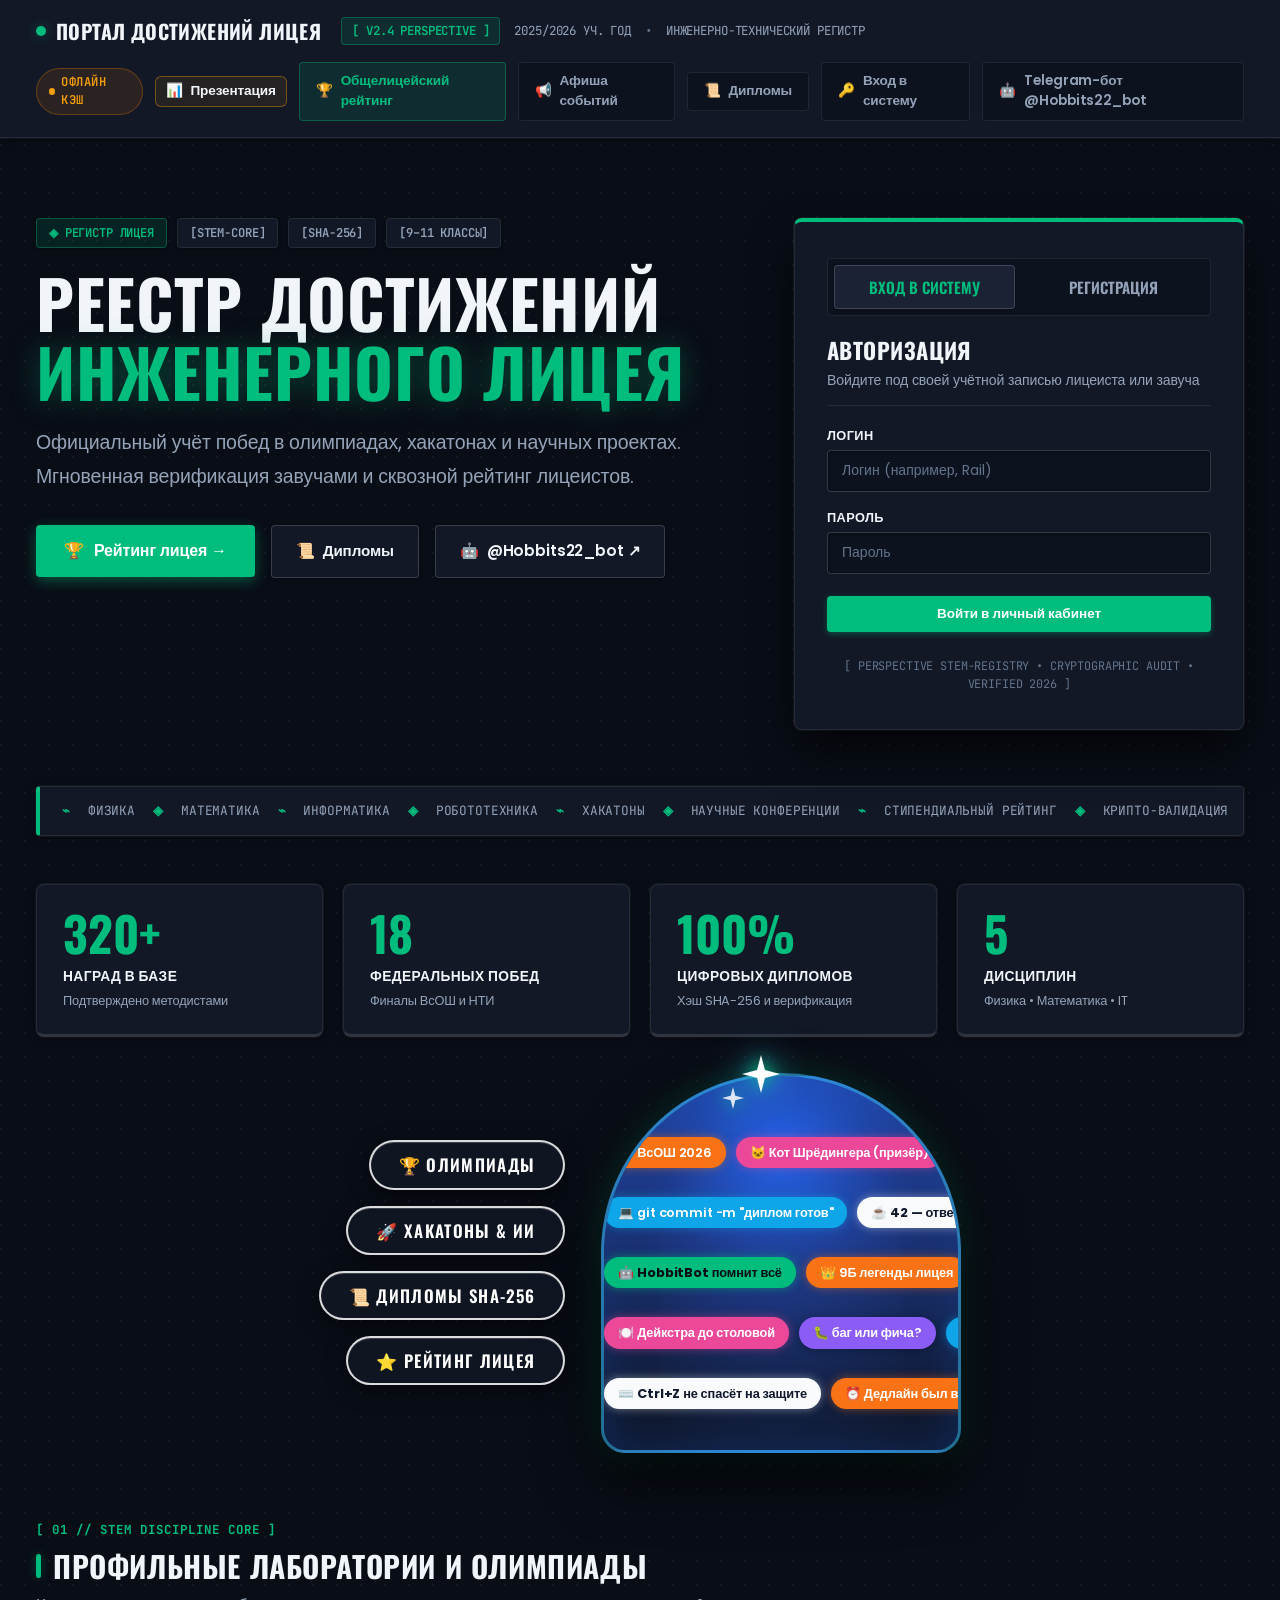
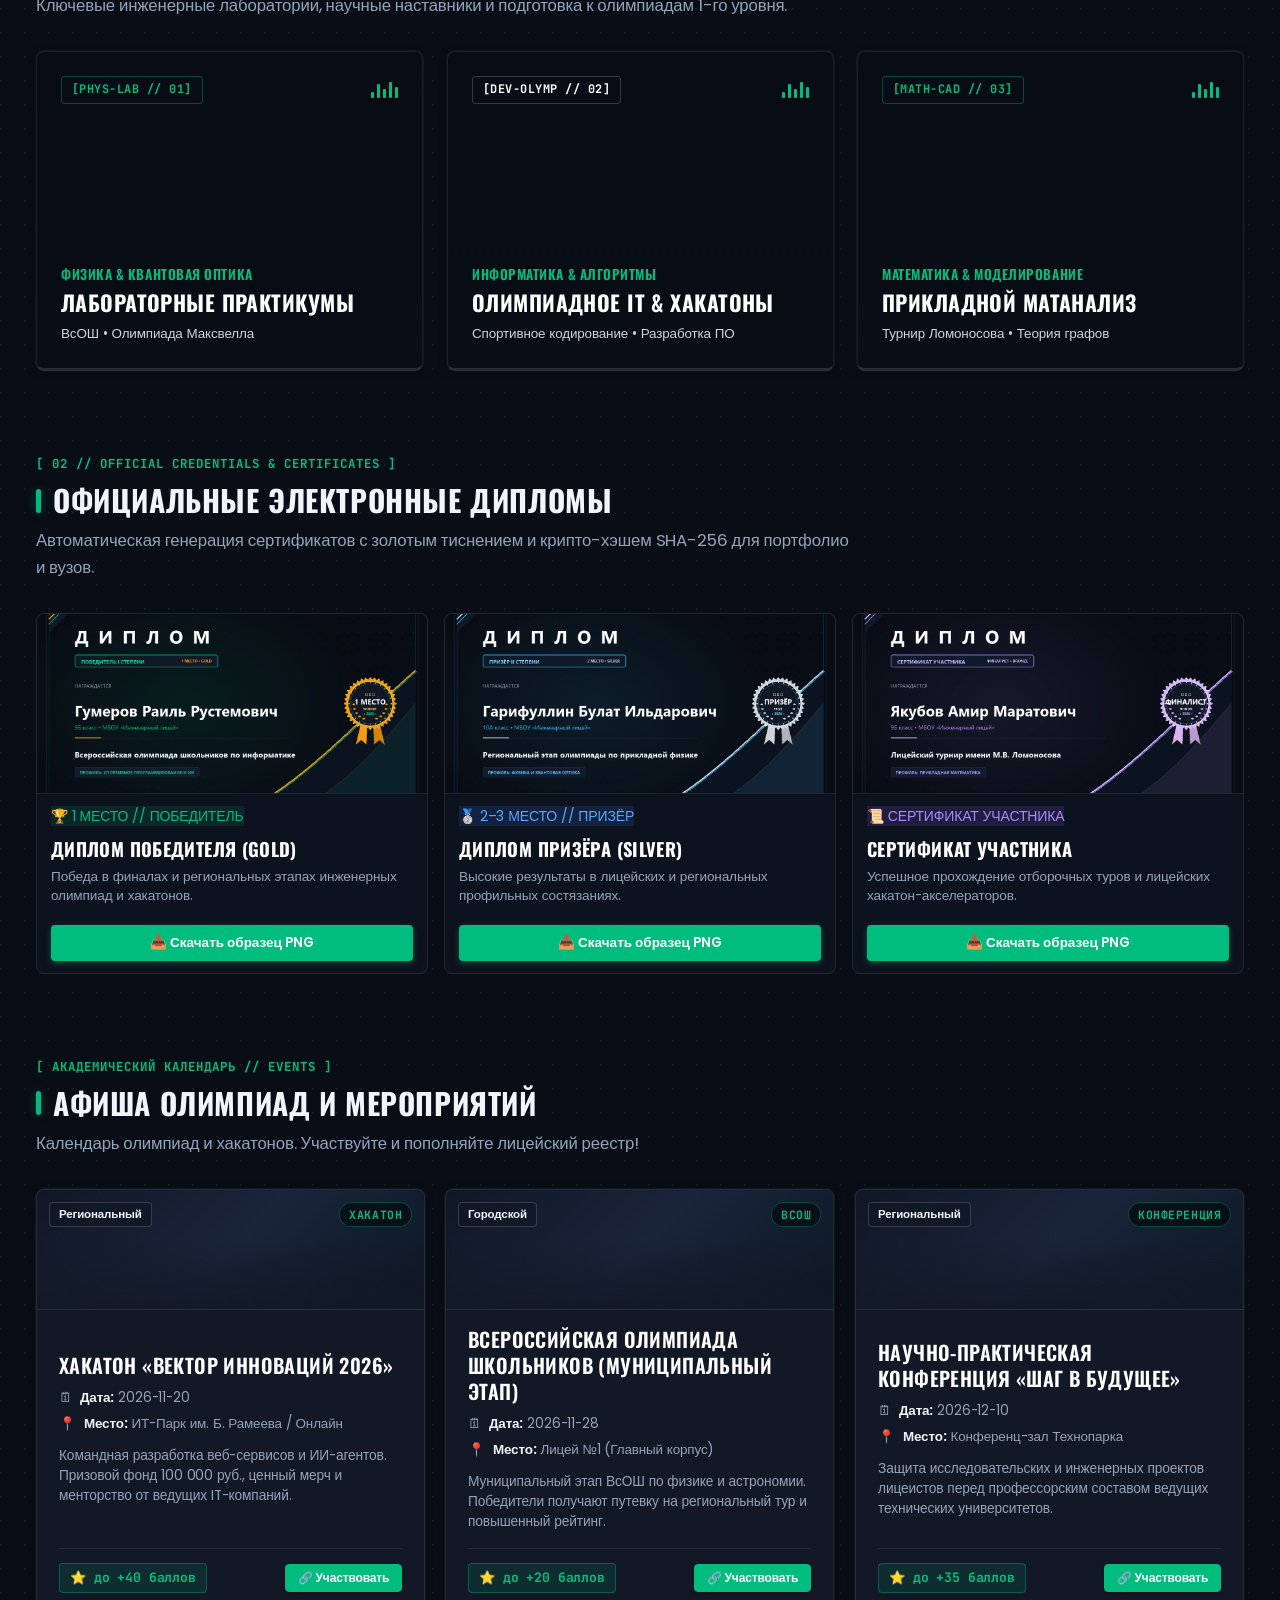
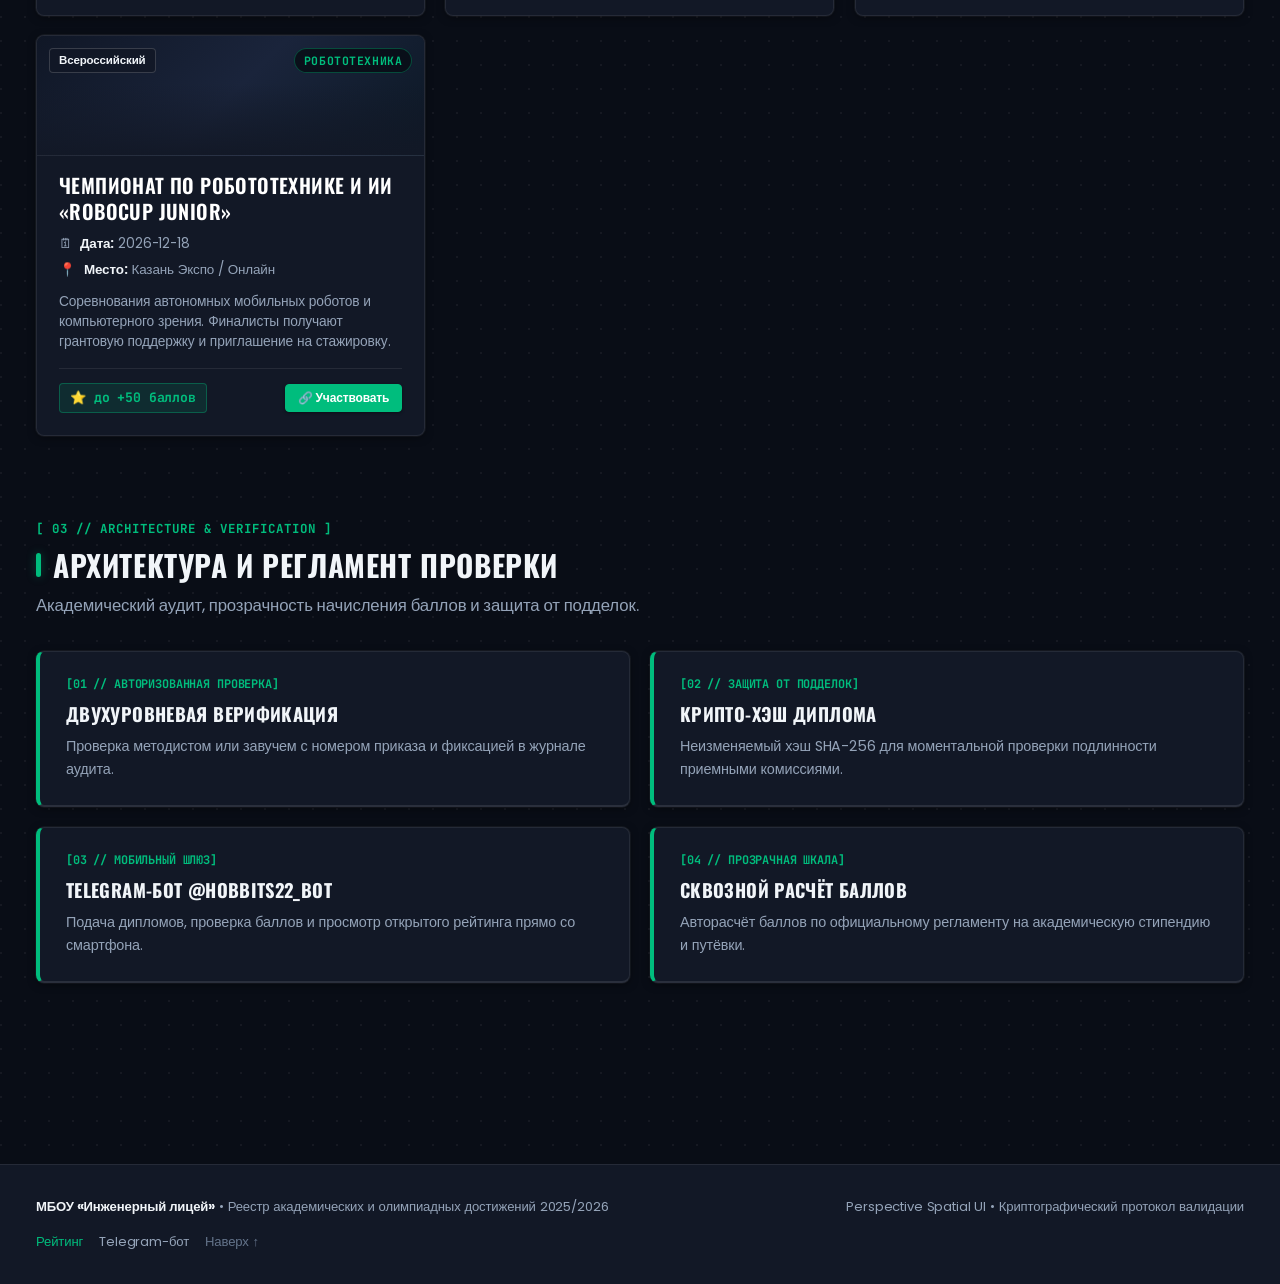
==== commit 9831b860: "Add files via upload" ====
--- a/admin.html
+++ b/admin.html
@@ -23,20 +23,24 @@
     </span>
   </div>
   <div class="top-right">
-    <div id="adminSyncBadge" class="sync-status-pill sync-online" title="Статус подключения к Telegram-боту и единой базе">
+    <div id="adminSyncBadge" class="sync-status-pill sync-online" onclick="Storage.openSyncModal()" title="Синхронизация между устройствами (Онлайн) • Нажмите для настроек" style="cursor:pointer;">
       БОТ ПОДКЛЮЧЁН
     </div>
     <button onclick="forceAdminSync()" class="top-nav-btn" title="Принудительно синхронизировать с ботом">
       <span>🔄</span>
       <span>Синхронизировать</span>
     </button>
+    <a href="presentation.html" class="top-nav-btn" style="color:var(--gold); border-color:rgba(245,158,11,0.4);">
+      <span>📊</span>
+      <span>Презентация</span>
+    </a>
     <a href="rating.html" class="top-nav-btn">
       <span>🏆</span>
       <span>Общелицейский рейтинг</span>
     </a>
-    <a href="https://t.me/HobbitBot" target="_blank" class="top-nav-btn">
+    <a href="https://t.me/Hobbits22_bot" target="_blank" class="top-nav-btn">
       <span>🤖</span>
-      <span>@HobbitBot</span>
+      <span>@Hobbits22_bot</span>
     </a>
     <button onclick="confirmReset()" class="top-nav-btn warning">
       <span>↺</span>
@@ -201,7 +205,7 @@
       <div>
         <div class="section-tag">[ АКАДЕМИЧЕСКАЯ ЭКСПЕРТИЗА ]</div>
         <h2>ОЧЕРЕДЬ ВЕРИФИКАЦИИ ДИПЛОМОВ</h2>
-        <p>Заявки лицеистов, поданные через сайт и Telegram-бот @HobbitBot:</p>
+        <p>Заявки лицеистов, поданные через сайт и Telegram-бот @Hobbits22_bot:</p>
       </div>
       <button class="context-modal-close" onclick="closeModal('modalPending')">×</button>
     </div>
@@ -434,7 +438,7 @@
         <div class="form-grid" style="margin-bottom:12px;">
           <div>
             <label for="eventRegLink">Ссылка на регистрацию / Подробнее</label>
-            <input id="eventRegLink" placeholder="https://t.me/HobbitBot или сайт состязания">
+            <input id="eventRegLink" placeholder="https://t.me/Hobbits22_bot или сайт состязания">
           </div>
           <div>
             <label for="eventImgUrl">Ссылка на баннер / картинку (необязательно)</label>
